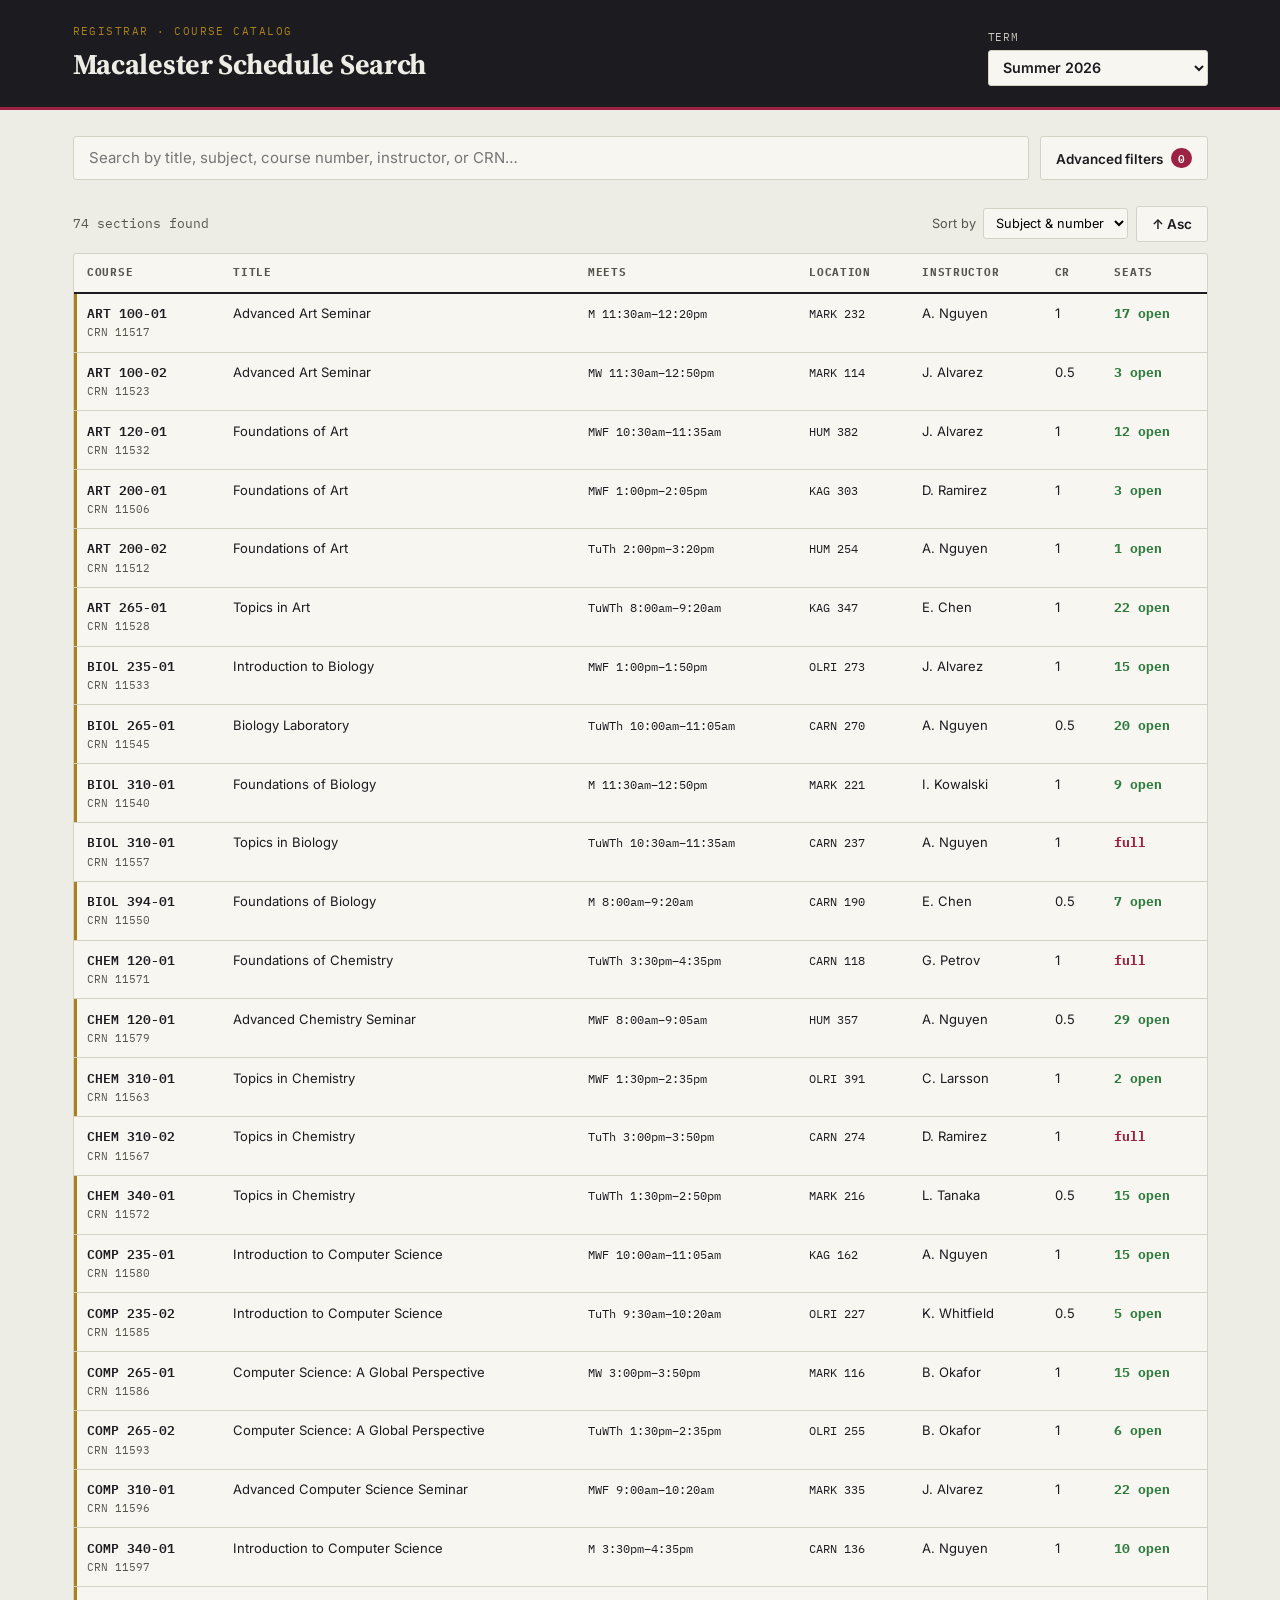
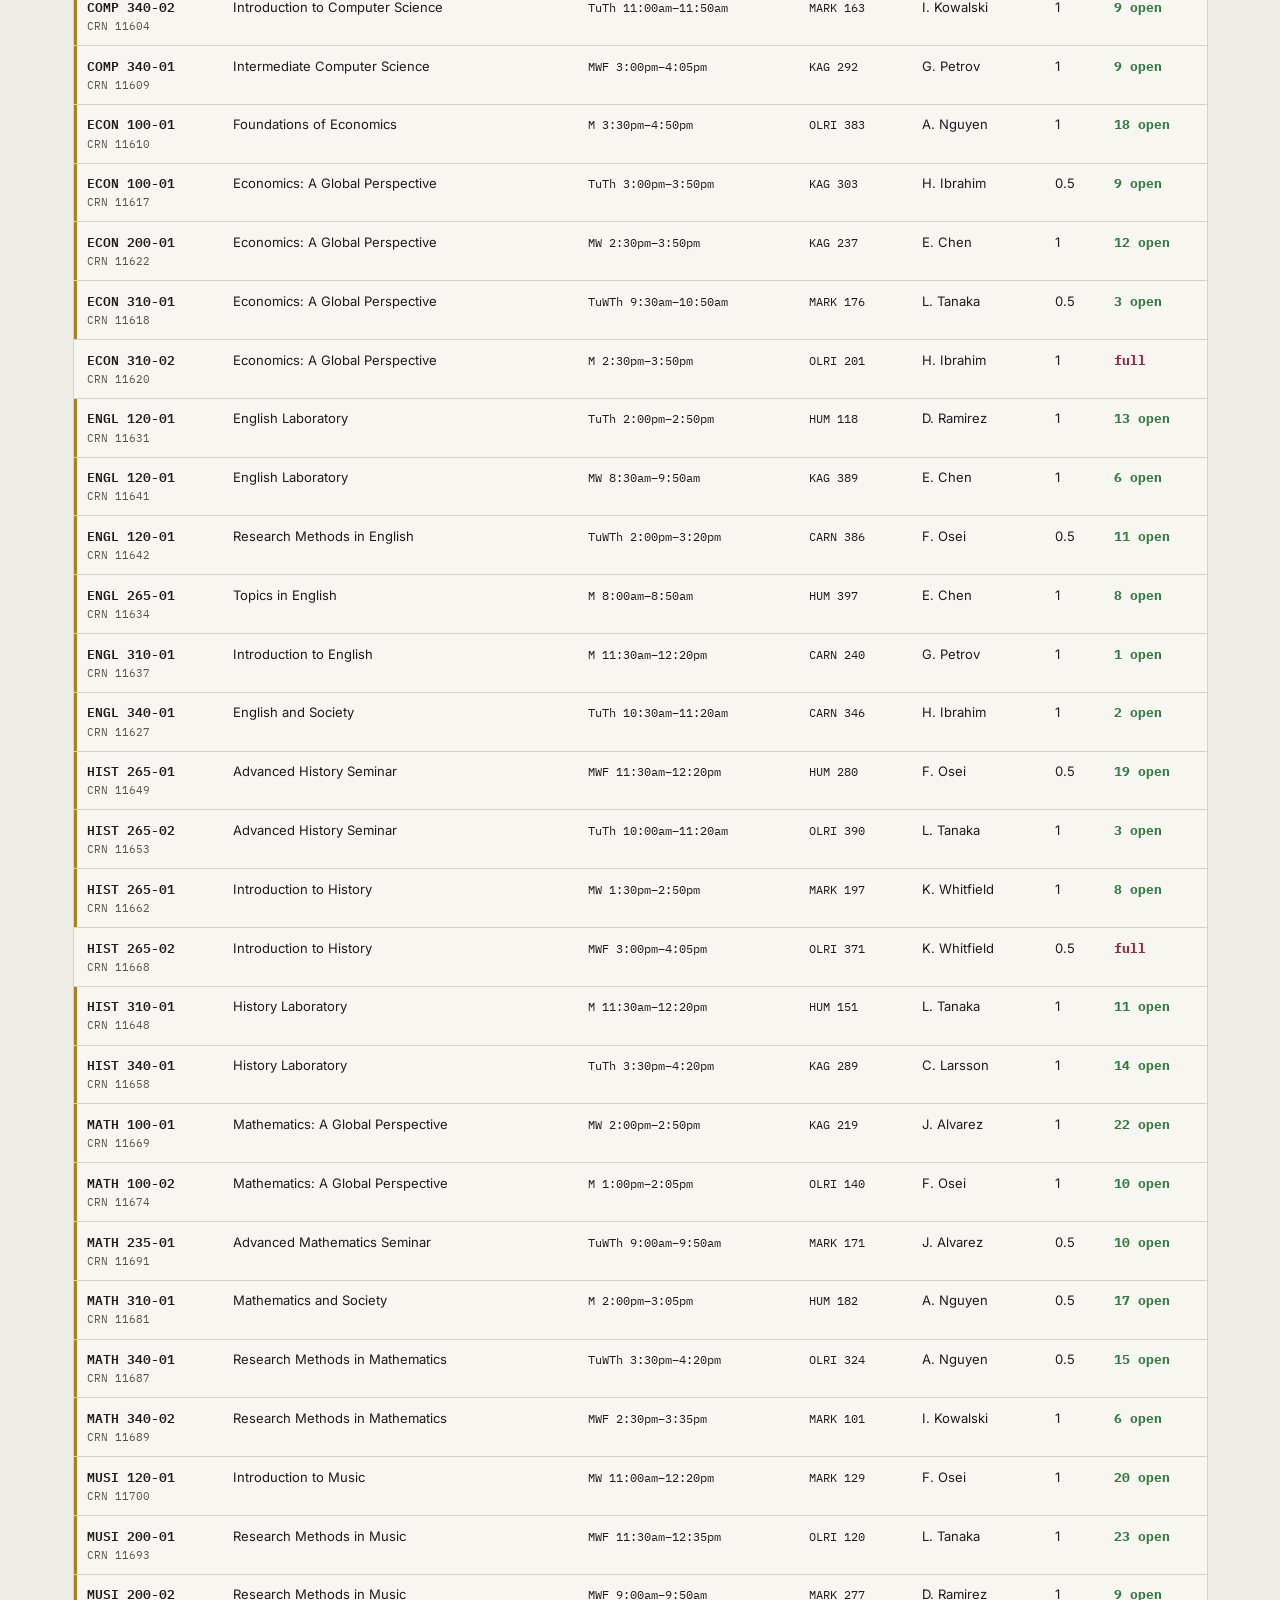
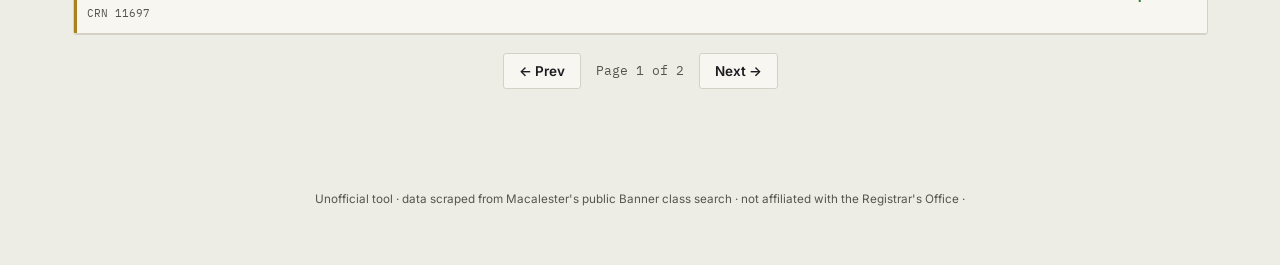
==== web/index.html @ 266d239d "Initial commit" ====
<!DOCTYPE html>
<html lang="en">
<head>
<meta charset="UTF-8">
<meta name="viewport" content="width=device-width, initial-scale=1.0">
<title>Macalester Schedule Search</title>
<link rel="preconnect" href="https://fonts.googleapis.com">
<link href="https://fonts.googleapis.com/css2?family=Source+Serif+4:opsz,wght@8..60,400;8..60,600;8..60,700&family=Inter:wght@400;500;600;700&family=IBM+Plex+Mono:wght@400;500;600&display=swap" rel="stylesheet">
<link rel="stylesheet" href="style.css">
</head>
<body>

<header class="site-header">
  <div class="header-inner">
    <div class="brand">
      <span class="eyebrow">Registrar &middot; Course Catalog</span>
      <h1>Macalester Schedule Search</h1>
    </div>
    <div class="term-picker">
      <label for="term-select">Term</label>
      <select id="term-select" aria-label="Select term"></select>
    </div>
  </div>
</header>

<main>
  <section class="search-bar">
    <input type="search" id="q" placeholder="Search by title, subject, course number, instructor, or CRN&hellip;" aria-label="Search courses">
    <button id="toggle-filters" class="btn-secondary" aria-expanded="false" aria-controls="filters">
      Advanced filters <span id="filter-count" class="filter-count" hidden>0</span>
    </button>
  </section>

  <section id="filters" class="filters" hidden>
    <div class="filters-grid">

      <div class="filter-group">
        <h3>Subjects</h3>
        <div id="subject-list" class="checkbox-scroll"></div>
      </div>

      <div class="filter-group">
        <h3>Days</h3>
        <div class="day-toggles" id="day-toggles">
          <button type="button" class="day-btn" data-day="M">M</button>
          <button type="button" class="day-btn" data-day="T">Tu</button>
          <button type="button" class="day-btn" data-day="W">W</button>
          <button type="button" class="day-btn" data-day="R">Th</button>
          <button type="button" class="day-btn" data-day="F">F</button>
          <button type="button" class="day-btn" data-day="S">Sa</button>
          <button type="button" class="day-btn" data-day="U">Su</button>
        </div>

        <h3 class="mt">Meets between</h3>
        <div class="time-range">
          <input type="time" id="start-after" aria-label="Earliest start time">
          <span>&ndash;</span>
          <input type="time" id="end-before" aria-label="Latest end time">
        </div>
      </div>

      <div class="filter-group">
        <h3>Instructor</h3>
        <input type="text" id="instructor" list="instructor-list" placeholder="Any instructor">
        <datalist id="instructor-list"></datalist>

        <h3 class="mt">Credits</h3>
        <div class="time-range">
          <input type="number" id="credits-min" placeholder="Min" min="0" step="0.25" style="width:5.5rem">
          <span>&ndash;</span>
          <input type="number" id="credits-max" placeholder="Max" min="0" step="0.25" style="width:5.5rem">
        </div>
      </div>

      <div class="filter-group">
        <h3>Campus</h3>
        <select id="campus"><option value="">Any campus</option></select>

        <h3 class="mt">Section type</h3>
        <select id="schedule-type"><option value="">Any type</option></select>

        <h3 class="mt">CRN</h3>
        <input type="text" id="crn" placeholder="e.g. 12345" inputmode="numeric">
      </div>

      <div class="filter-group filter-group-checkbox">
        <label class="checkbox-row">
          <input type="checkbox" id="open-only">
          Open seats only
        </label>
        <button id="clear-filters" class="btn-text">Clear all filters</button>
      </div>

    </div>
  </section>

  <section class="results-meta">
    <p id="results-count" aria-live="polite">Loading&hellip;</p>
    <div class="sort-control">
      <label for="sort-by">Sort by</label>
      <select id="sort-by">
        <option value="subject">Subject &amp; number</option>
        <option value="title">Title</option>
        <option value="instructor">Instructor</option>
        <option value="credits">Credits</option>
        <option value="seats">Open seats</option>
      </select>
      <button id="sort-dir" class="btn-secondary" data-dir="asc" title="Toggle sort direction">&uarr; Asc</button>
    </div>
  </section>

  <section id="results-wrap">
    <table id="results-table">
      <thead>
        <tr>
          <th class="col-course">Course</th>
          <th class="col-title">Title</th>
          <th class="col-meet">Meets</th>
          <th class="col-loc">Location</th>
          <th class="col-instr">Instructor</th>
          <th class="col-cr">Cr</th>
          <th class="col-seats">Seats</th>
          <th class="col-term" id="term-col-header" hidden>Term</th>
        </tr>
      </thead>
      <tbody id="results-body"></tbody>
    </table>
    <div id="empty-state" class="empty-state" hidden>
      <p class="empty-title">No sections match those filters.</p>
      <p class="empty-sub">Try clearing a filter or broadening the search.</p>
    </div>
    <div id="no-data-state" class="empty-state" hidden>
      <p class="empty-title">No data scraped for this term yet.</p>
      <p class="empty-sub">The scraper hasn't collected this term. Check back after the next scheduled update.</p>
    </div>
    <div id="loading-state" class="empty-state" hidden>
      <p class="empty-title">Loading course data&hellip;</p>
    </div>
  </section>

  <nav class="pagination" id="pagination" hidden>
    <button id="prev-page" class="btn-secondary">&larr; Prev</button>
    <span id="page-indicator"></span>
    <button id="next-page" class="btn-secondary">Next &rarr;</button>
  </nav>
</main>

<footer class="site-footer">
  <p>Unofficial tool &middot; data scraped from Macalester's public Banner class search &middot; not affiliated with the Registrar's Office &middot; <span id="last-updated"></span></p>
</footer>

<script src="app.js"></script>
</body>
</html>
---- web/style.css ----
:root{
  --paper: #edece5;
  --paper-raised: #f7f6f1;
  --ink: #1c1b1f;
  --ink-soft: #57544c;
  --line: #d5d1c5;
  --scarlet: #9b2242;
  --scarlet-dim: #f1e0e2;
  --brass: #a9821f;
  --brass-dim: #f2ead2;
  --mono: "IBM Plex Mono", ui-monospace, monospace;
  --serif: "Source Serif 4", Georgia, serif;
  --sans: "Inter", system-ui, sans-serif;
  --radius: 3px;
}

*{box-sizing:border-box;}

@media (prefers-reduced-motion: reduce){
  *{animation-duration:0.01ms !important; transition-duration:0.01ms !important;}
}

html,body{
  margin:0;
  background:var(--paper);
  color:var(--ink);
  font-family:var(--sans);
  font-size:15px;
  line-height:1.45;
}

main{
  max-width:1180px;
  margin:0 auto;
  padding:0 1.5rem 4rem;
}

/* ---------- header ---------- */

.site-header{
  background:var(--ink);
  color:var(--paper);
  border-bottom:3px solid var(--scarlet);
}

.header-inner{
  max-width:1180px;
  margin:0 auto;
  padding:1.6rem 1.5rem 1.4rem;
  display:flex;
  justify-content:space-between;
  align-items:flex-end;
  gap:1.5rem;
  flex-wrap:wrap;
}

.eyebrow{
  display:block;
  font-family:var(--mono);
  font-size:0.7rem;
  letter-spacing:0.14em;
  text-transform:uppercase;
  color:var(--brass);
  margin-bottom:0.35rem;
}

.brand h1{
  font-family:var(--serif);
  font-weight:700;
  font-size:1.9rem;
  margin:0;
  letter-spacing:-0.01em;
}

.term-picker{
  display:flex;
  flex-direction:column;
  gap:0.3rem;
}

.term-picker label{
  font-family:var(--mono);
  font-size:0.7rem;
  letter-spacing:0.08em;
  text-transform:uppercase;
  color:#c9c6bd;
}

#term-select{
  background:var(--paper-raised);
  color:var(--ink);
  border:1px solid var(--line);
  border-radius:var(--radius);
  padding:0.5rem 0.7rem;
  font-family:var(--sans);
  font-size:0.95rem;
  font-weight:600;
  min-width:220px;
}

/* ---------- search + filters ---------- */

.search-bar{
  display:flex;
  gap:0.75rem;
  margin-top:1.75rem;
}

#q{
  flex:1;
  padding:0.75rem 1rem;
  font-size:1rem;
  border:1px solid var(--line);
  border-radius:var(--radius);
  background:var(--paper-raised);
  color:var(--ink);
  font-family:var(--sans);
}

#q:focus-visible, select:focus-visible, input:focus-visible, button:focus-visible{
  outline:2px solid var(--scarlet);
  outline-offset:1px;
}

.btn-secondary{
  border:1px solid var(--line);
  background:var(--paper-raised);
  color:var(--ink);
  padding:0.6rem 1rem;
  border-radius:var(--radius);
  font-family:var(--sans);
  font-weight:600;
  font-size:0.9rem;
  cursor:pointer;
  white-space:nowrap;
}

.btn-secondary:hover{ border-color:var(--scarlet); color:var(--scarlet); }

.filter-count{
  display:inline-block;
  background:var(--scarlet);
  color:#fff;
  font-family:var(--mono);
  font-size:0.7rem;
  border-radius:999px;
  padding:0.05rem 0.45rem;
  margin-left:0.35rem;
}

.filters{
  margin-top:1rem;
  background:var(--paper-raised);
  border:1px solid var(--line);
  border-radius:var(--radius);
  padding:1.25rem;
}

.filters-grid{
  display:grid;
  grid-template-columns:repeat(5, 1fr);
  gap:1.5rem;
}

.filter-group h3{
  font-family:var(--mono);
  font-size:0.7rem;
  letter-spacing:0.08em;
  text-transform:uppercase;
  color:var(--ink-soft);
  margin:0 0 0.5rem;
}

.filter-group h3.mt{ margin-top:1rem; }

.checkbox-scroll{
  max-height:180px;
  overflow-y:auto;
  border:1px solid var(--line);
  border-radius:var(--radius);
  padding:0.4rem 0.6rem;
  background:#fff;
}

.checkbox-row{
  display:flex;
  align-items:center;
  gap:0.45rem;
  font-size:0.85rem;
  padding:0.2rem 0;
  cursor:pointer;
}

.day-toggles{ display:flex; gap:0.35rem; flex-wrap:wrap; }

.day-btn{
  width:2.1rem;
  height:2.1rem;
  border-radius:50%;
  border:1px solid var(--line);
  background:#fff;
  font-family:var(--mono);
  font-size:0.75rem;
  font-weight:600;
  cursor:pointer;
  color:var(--ink-soft);
}

.day-btn.active{
  background:var(--scarlet);
  border-color:var(--scarlet);
  color:#fff;
}

.time-range{ display:flex; align-items:center; gap:0.5rem; }

.filters input[type="text"],
.filters input[type="number"],
.filters input[type="time"],
.filters select{
  padding:0.5rem 0.6rem;
  border:1px solid var(--line);
  border-radius:var(--radius);
  background:#fff;
  color:var(--ink);
  font-family:var(--sans);
  font-size:0.85rem;
  width:100%;
}

.filter-group-checkbox{
  display:flex;
  flex-direction:column;
  justify-content:space-between;
}

.btn-text{
  background:none;
  border:none;
  color:var(--scarlet);
  font-weight:600;
  font-size:0.85rem;
  cursor:pointer;
  padding:0;
  text-align:left;
  margin-top:1rem;
}

/* ---------- results meta / sort ---------- */

.results-meta{
  display:flex;
  justify-content:space-between;
  align-items:center;
  margin-top:1.75rem;
  flex-wrap:wrap;
  gap:0.75rem;
}

#results-count{
  font-family:var(--mono);
  font-size:0.85rem;
  color:var(--ink-soft);
  margin:0;
}

.sort-control{
  display:flex;
  align-items:center;
  gap:0.5rem;
  font-size:0.85rem;
}

.sort-control label{ color:var(--ink-soft); }

#sort-by{
  padding:0.4rem 0.5rem;
  border:1px solid var(--line);
  border-radius:var(--radius);
  background:var(--paper-raised);
  font-family:var(--sans);
  font-size:0.85rem;
}

/* ---------- results table (the ledger) ---------- */

#results-wrap{
  margin-top:0.75rem;
  border:1px solid var(--line);
  border-radius:var(--radius);
  background:var(--paper-raised);
  overflow-x:auto;
}

#results-table{
  width:100%;
  border-collapse:collapse;
  min-width:820px;
}

#results-table thead th{
  text-align:left;
  font-family:var(--mono);
  font-size:0.7rem;
  letter-spacing:0.07em;
  text-transform:uppercase;
  color:var(--ink-soft);
  padding:0.75rem 0.9rem;
  border-bottom:2px solid var(--ink);
  white-space:nowrap;
}

#results-table tbody tr{
  border-bottom:1px solid var(--line);
}

#results-table tbody tr:hover{
  background:var(--scarlet-dim);
}

#results-table tbody tr.is-open{
  box-shadow:inset 3px 0 0 var(--brass);
}

#results-table td{
  padding:0.7rem 0.9rem;
  vertical-align:top;
  font-size:0.87rem;
}

.course-code{
  font-family:var(--mono);
  font-weight:600;
  white-space:nowrap;
}

.course-sub{
  display:block;
  font-family:var(--mono);
  font-size:0.72rem;
  color:var(--ink-soft);
  margin-top:0.15rem;
}

.meet-line{
  font-family:var(--mono);
  font-size:0.8rem;
  white-space:nowrap;
}

.meet-line + .meet-line{ margin-top:0.2rem; }

.seats-open{ color:#2f7a3e; font-weight:700; font-family:var(--mono); }
.seats-full{ color:var(--scarlet); font-weight:700; font-family:var(--mono); }

.term-tag{
  font-family:var(--mono);
  font-size:0.72rem;
  color:var(--ink-soft);
}

/* ---------- empty / loading states ---------- */

.empty-state{
  padding:3rem 1.5rem;
  text-align:center;
}

.empty-title{
  font-family:var(--serif);
  font-size:1.15rem;
  margin:0 0 0.35rem;
}

.empty-sub{
  color:var(--ink-soft);
  font-size:0.9rem;
  margin:0;
}

.empty-sub code{
  font-family:var(--mono);
  background:var(--brass-dim);
  padding:0.1rem 0.35rem;
  border-radius:2px;
}

/* ---------- pagination ---------- */

.pagination{
  display:flex;
  justify-content:center;
  align-items:center;
  gap:1rem;
  margin-top:1.25rem;
}

#page-indicator{
  font-family:var(--mono);
  font-size:0.85rem;
  color:var(--ink-soft);
}

/* ---------- footer ---------- */

.site-footer{
  text-align:center;
  padding:2rem 1.5rem 3rem;
  color:var(--ink-soft);
  font-size:0.78rem;
}

/* ---------- responsive ---------- */

@media (max-width: 900px){
  .filters-grid{ grid-template-columns:repeat(2, 1fr); }
}

@media (max-width: 600px){
  .filters-grid{ grid-template-columns:1fr; }
  .header-inner{ flex-direction:column; align-items:flex-start; }
  #term-select{ min-width:100%; }
  .search-bar{ flex-direction:column; }
}
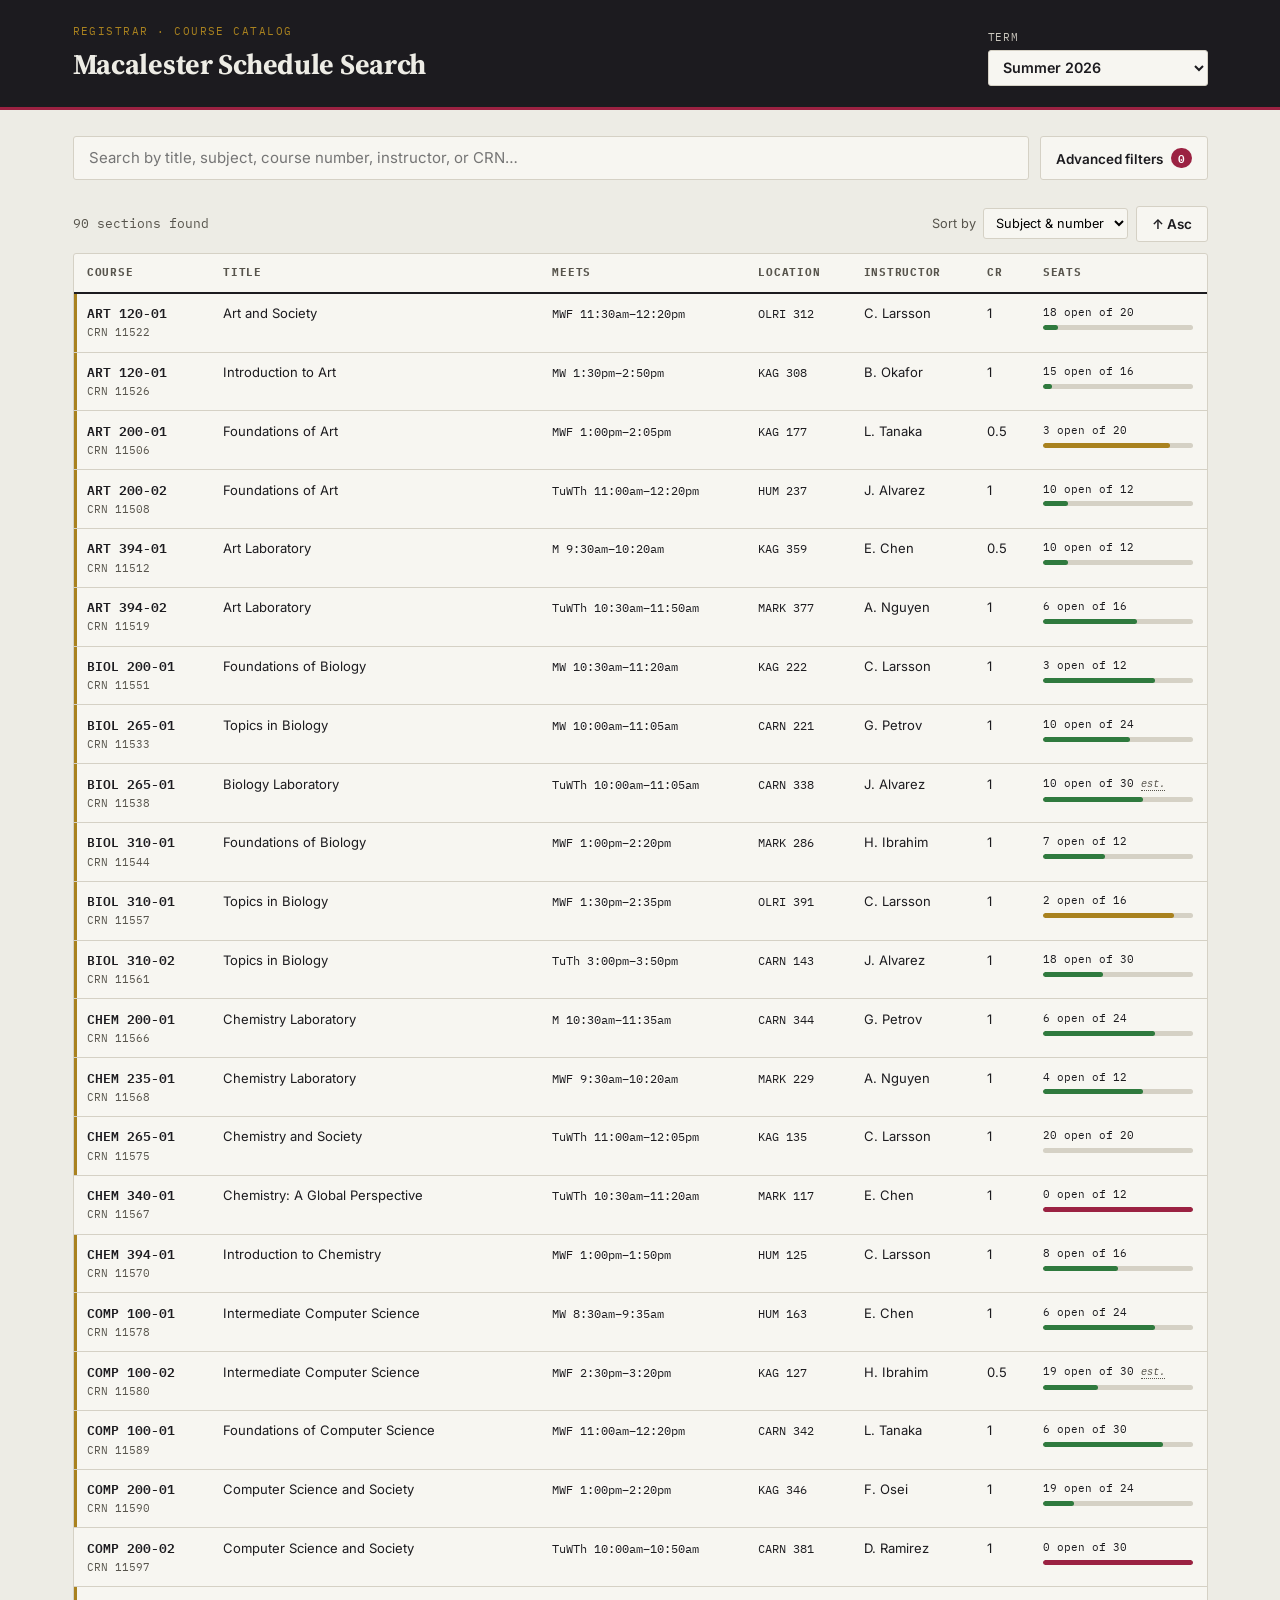
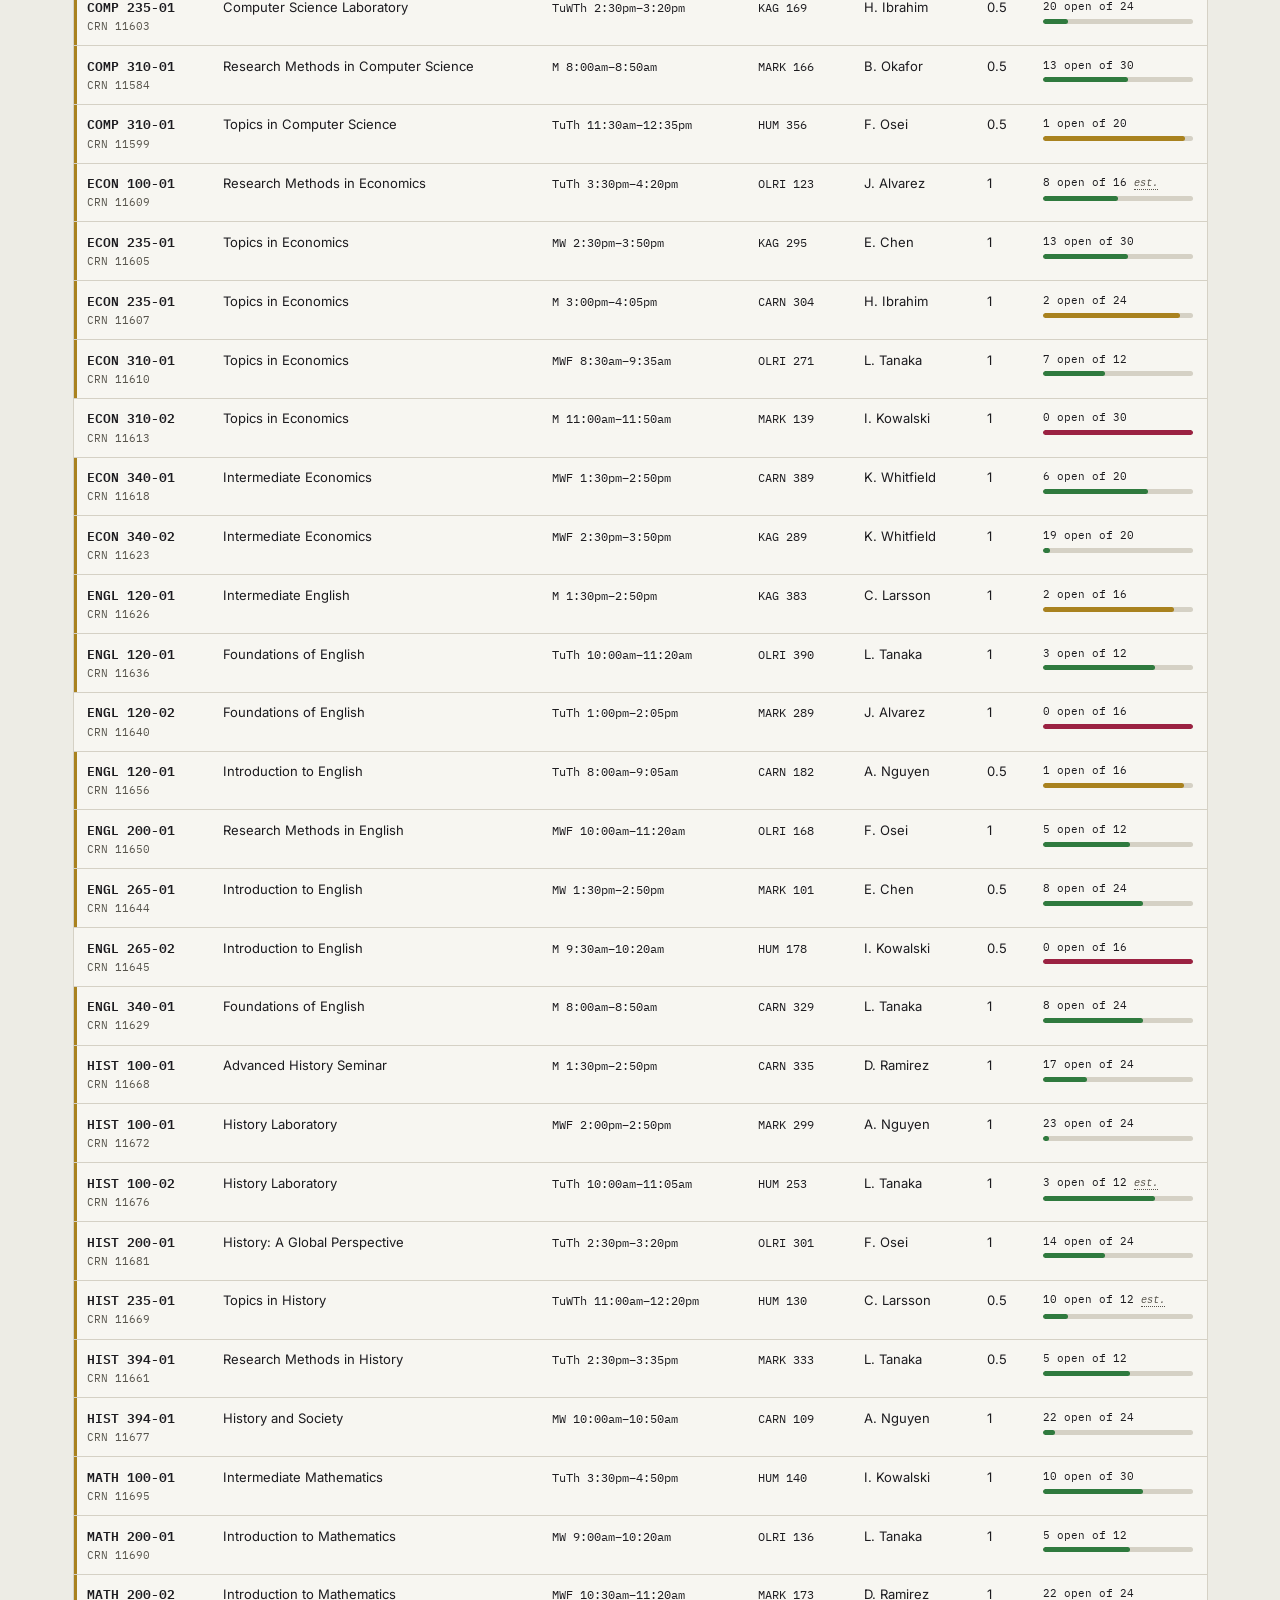
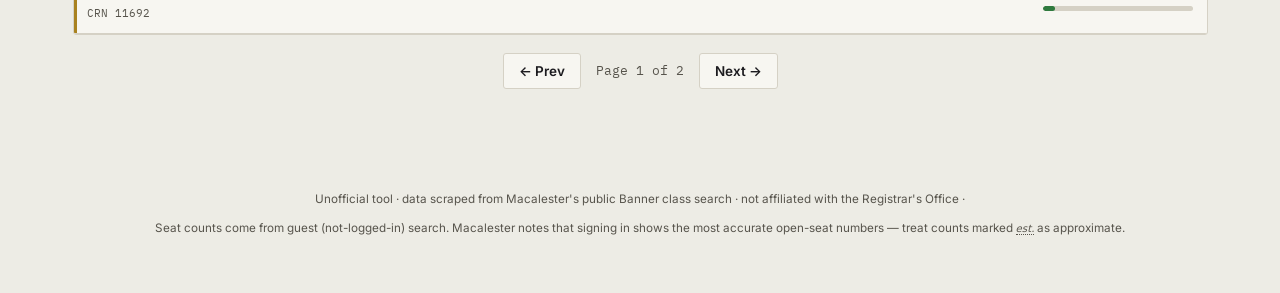
==== commit 957b2995: "Fix remain seat bug" ====
--- a/web/index.html
+++ b/web/index.html
@@ -147,6 +147,7 @@
 
 <footer class="site-footer">
   <p>Unofficial tool &middot; data scraped from Macalester's public Banner class search &middot; not affiliated with the Registrar's Office &middot; <span id="last-updated"></span></p>
+  <p>Seat counts come from guest (not-logged-in) search. Macalester notes that signing in shows the most accurate open-seat numbers &mdash; treat counts marked <span class="seat-estimated">est.</span> as approximate.</p>
 </footer>
 
 <script src="app.js"></script>
--- a/web/style.css
+++ b/web/style.css
@@ -295,7 +295,7 @@
 #results-table{
   width:100%;
   border-collapse:collapse;
-  min-width:820px;
+  min-width:880px;
 }
 
 #results-table thead th{
@@ -350,8 +350,43 @@
 
 .meet-line + .meet-line{ margin-top:0.2rem; }
 
-.seats-open{ color:#2f7a3e; font-weight:700; font-family:var(--mono); }
-.seats-full{ color:var(--scarlet); font-weight:700; font-family:var(--mono); }
+.seat-cell{
+  width:100%;
+  min-width:5.5rem;
+}
+
+.seat-text{
+  font-family:var(--mono);
+  font-size:0.75rem;
+  white-space:nowrap;
+  display:block;
+  margin-bottom:0.3rem;
+}
+
+.seat-estimated{
+  color:var(--ink-soft);
+  font-style:italic;
+  font-size:0.68rem;
+  cursor:help;
+  border-bottom:1px dotted var(--ink-soft);
+}
+
+.seat-bar-track{
+  height:5px;
+  width:100%;
+  background:var(--line);
+  border-radius:3px;
+  overflow:hidden;
+}
+
+.seat-bar-fill{
+  height:100%;
+  border-radius:3px;
+}
+
+.seat-bar-fill.ok{ background:#2f7a3e; }
+.seat-bar-fill.tight{ background:var(--brass); }
+.seat-bar-fill.full{ background:var(--scarlet); }
 
 .term-tag{
   font-family:var(--mono);
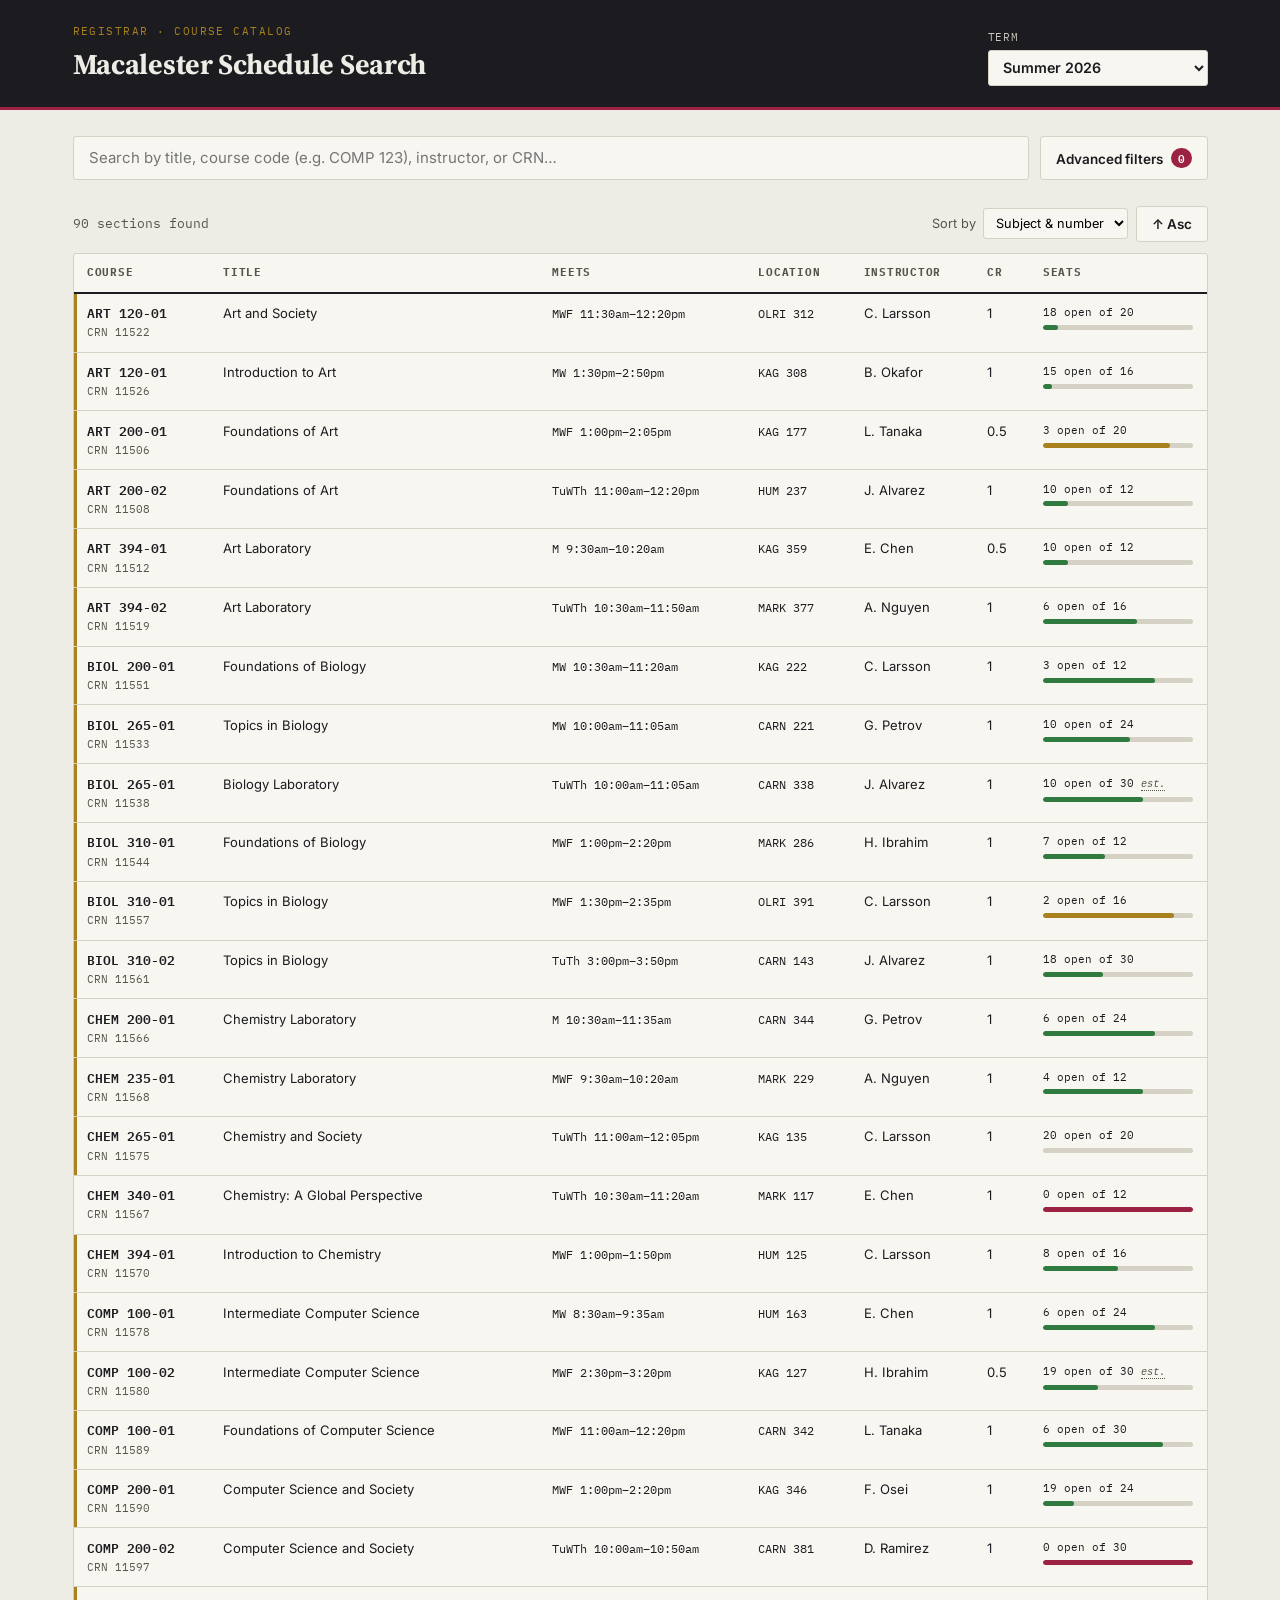
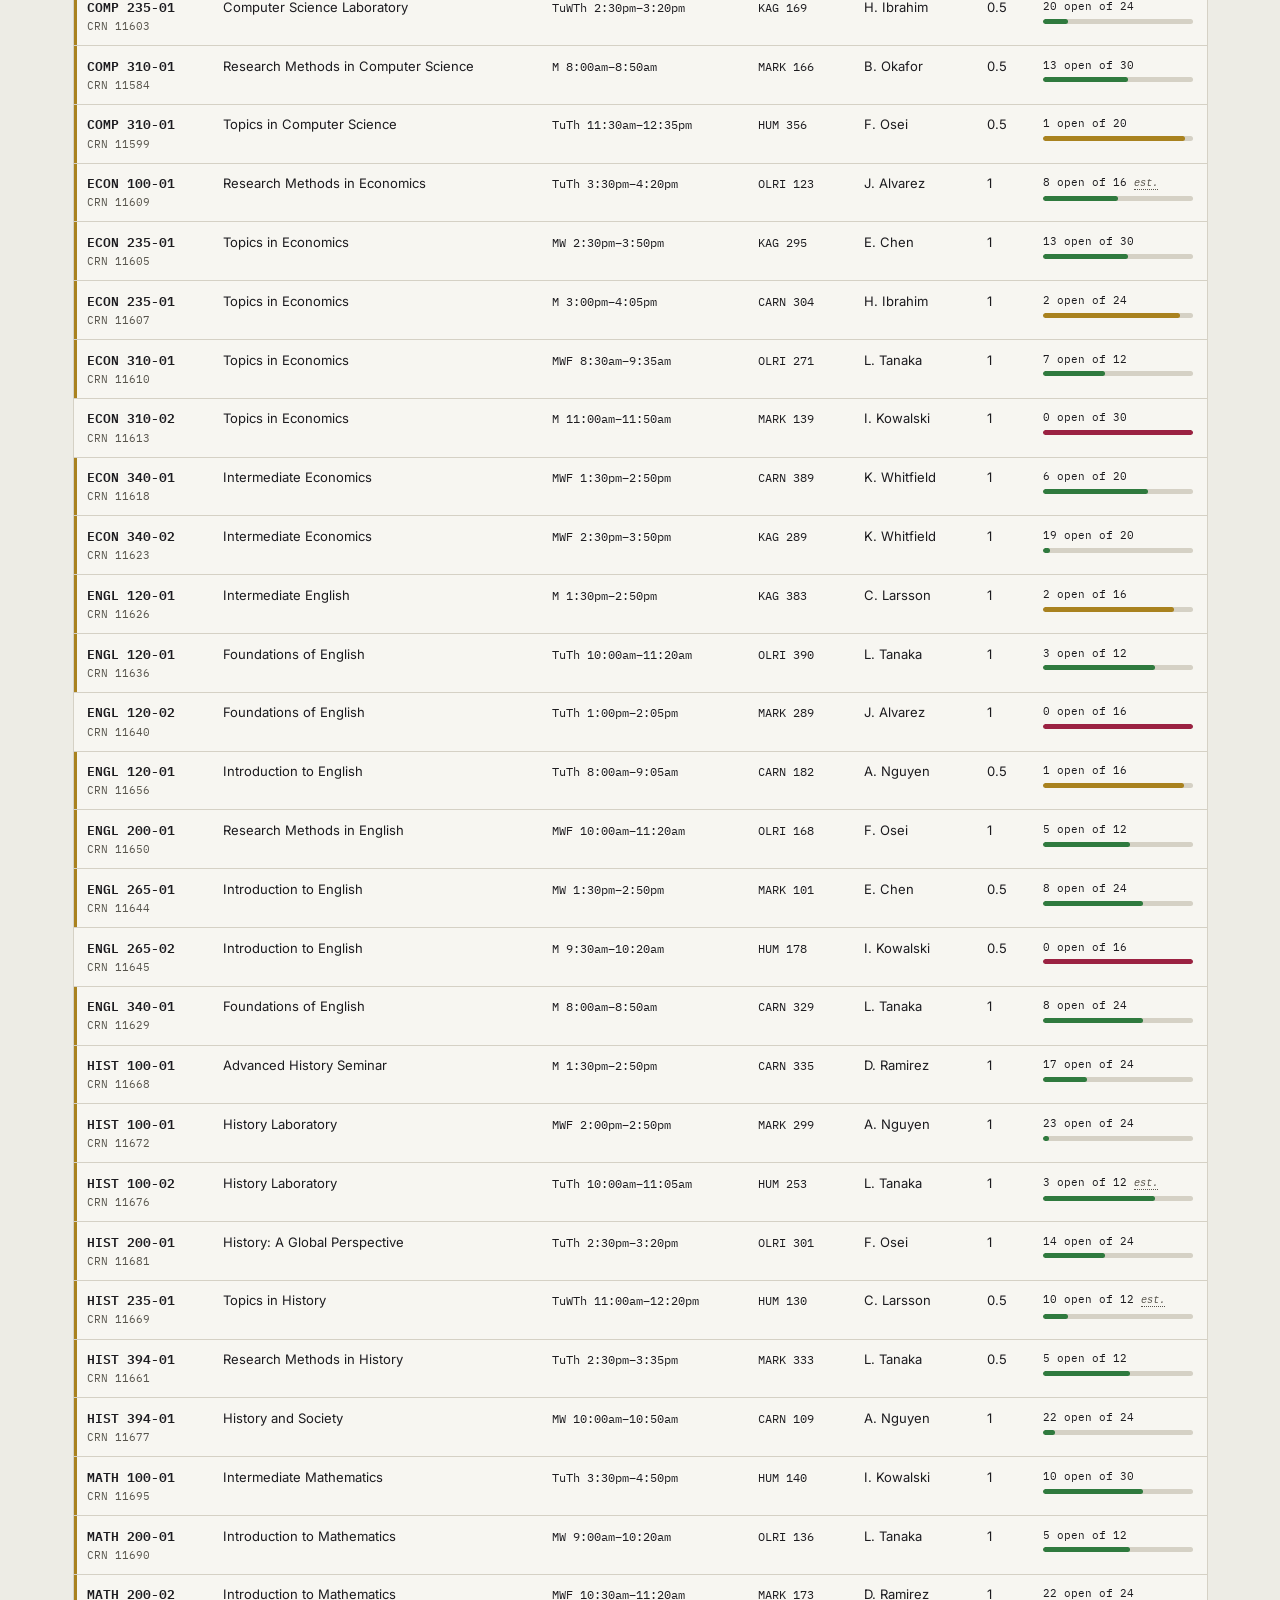
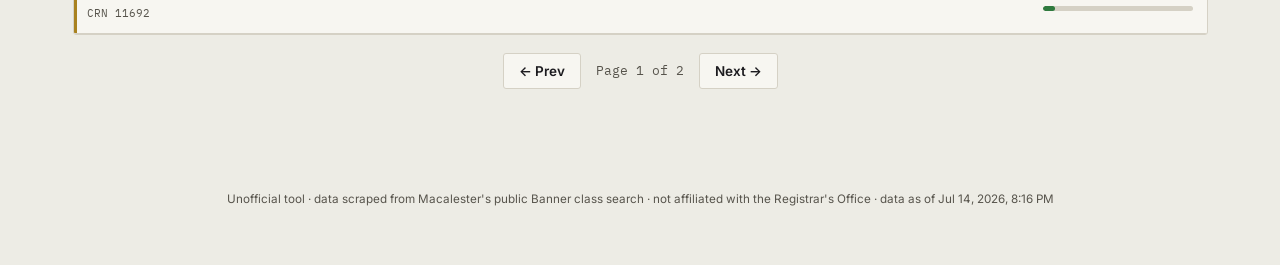
==== commit 7c1ec3d8: "Fix scrape and search bug" ====
--- a/web/index.html
+++ b/web/index.html
@@ -25,7 +25,7 @@
 
 <main>
   <section class="search-bar">
-    <input type="search" id="q" placeholder="Search by title, subject, course number, instructor, or CRN&hellip;" aria-label="Search courses">
+    <input type="search" id="q" placeholder="Search by title, course code (e.g. COMP 123), instructor, or CRN&hellip;" aria-label="Search courses">
     <button id="toggle-filters" class="btn-secondary" aria-expanded="false" aria-controls="filters">
       Advanced filters <span id="filter-count" class="filter-count" hidden>0</span>
     </button>
@@ -147,7 +147,6 @@
 
 <footer class="site-footer">
   <p>Unofficial tool &middot; data scraped from Macalester's public Banner class search &middot; not affiliated with the Registrar's Office &middot; <span id="last-updated"></span></p>
-  <p>Seat counts come from guest (not-logged-in) search. Macalester notes that signing in shows the most accurate open-seat numbers &mdash; treat counts marked <span class="seat-estimated">est.</span> as approximate.</p>
 </footer>
 
 <script src="app.js"></script>
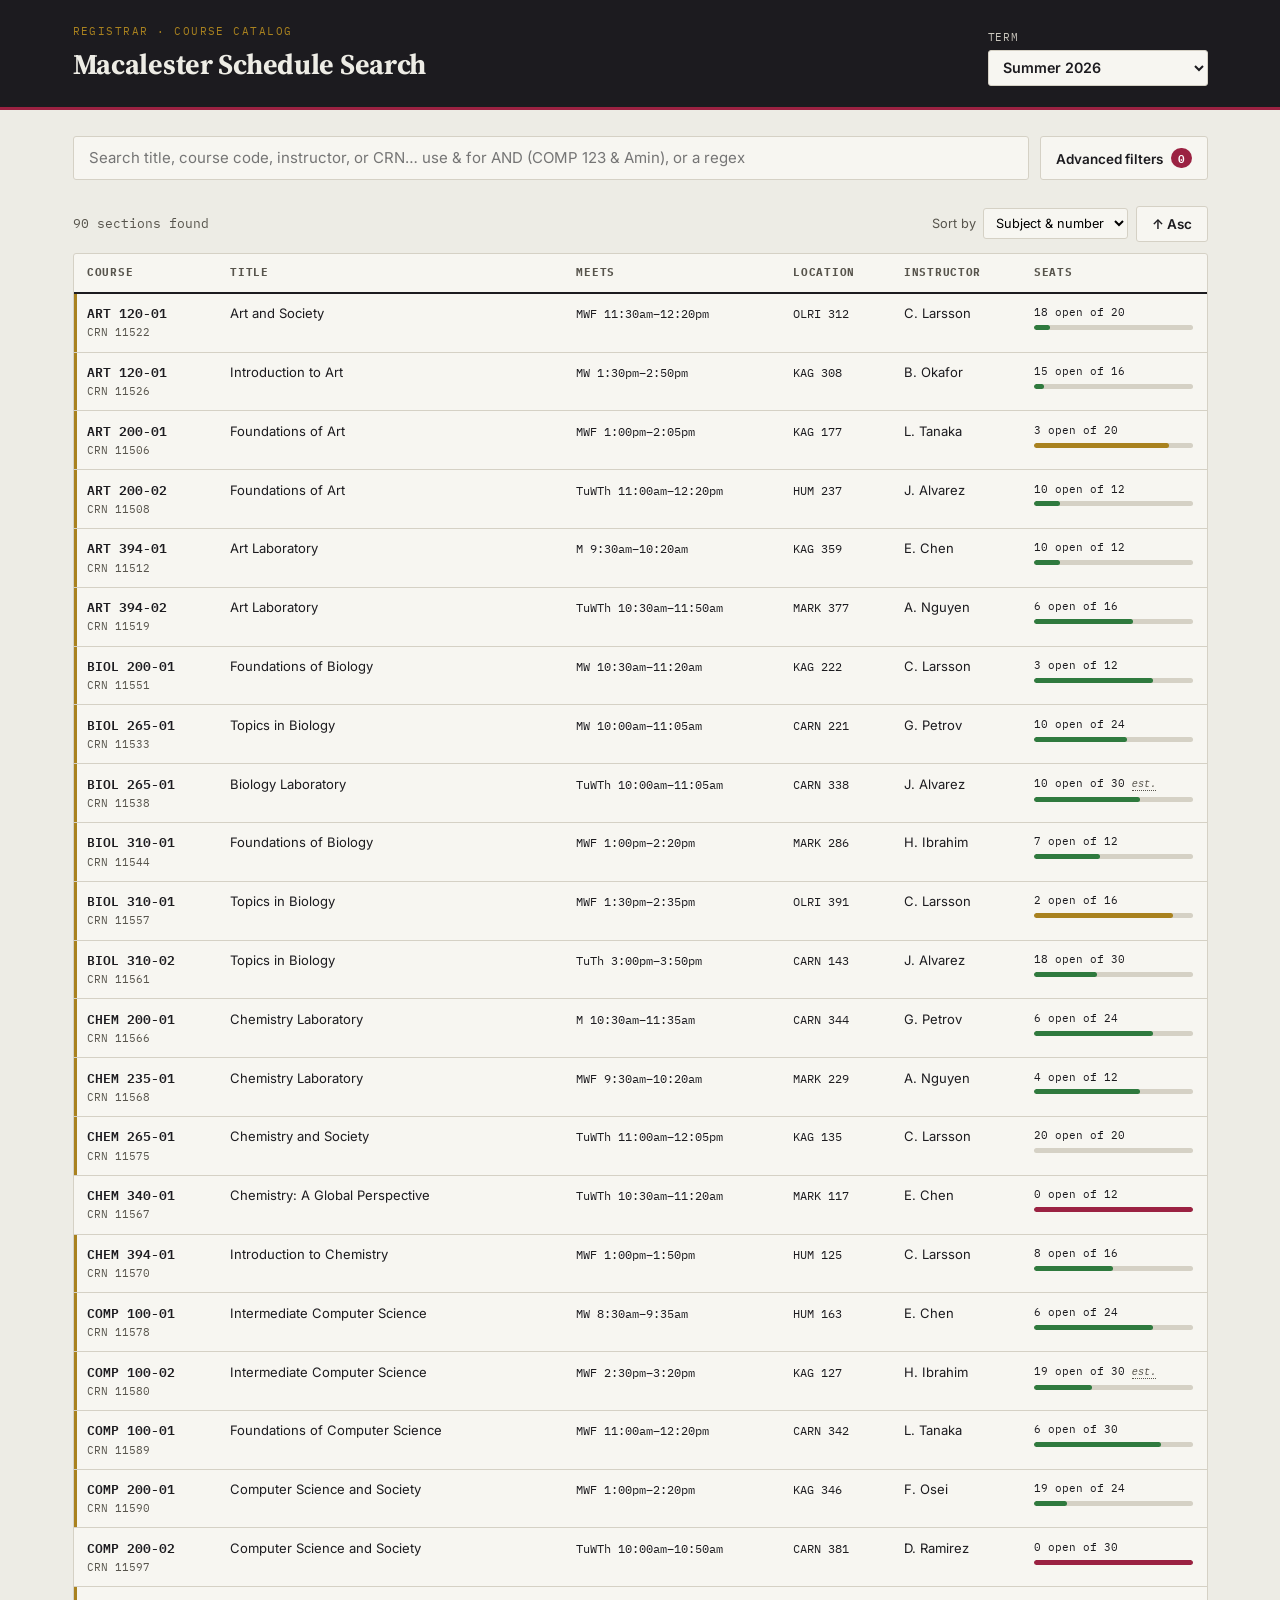
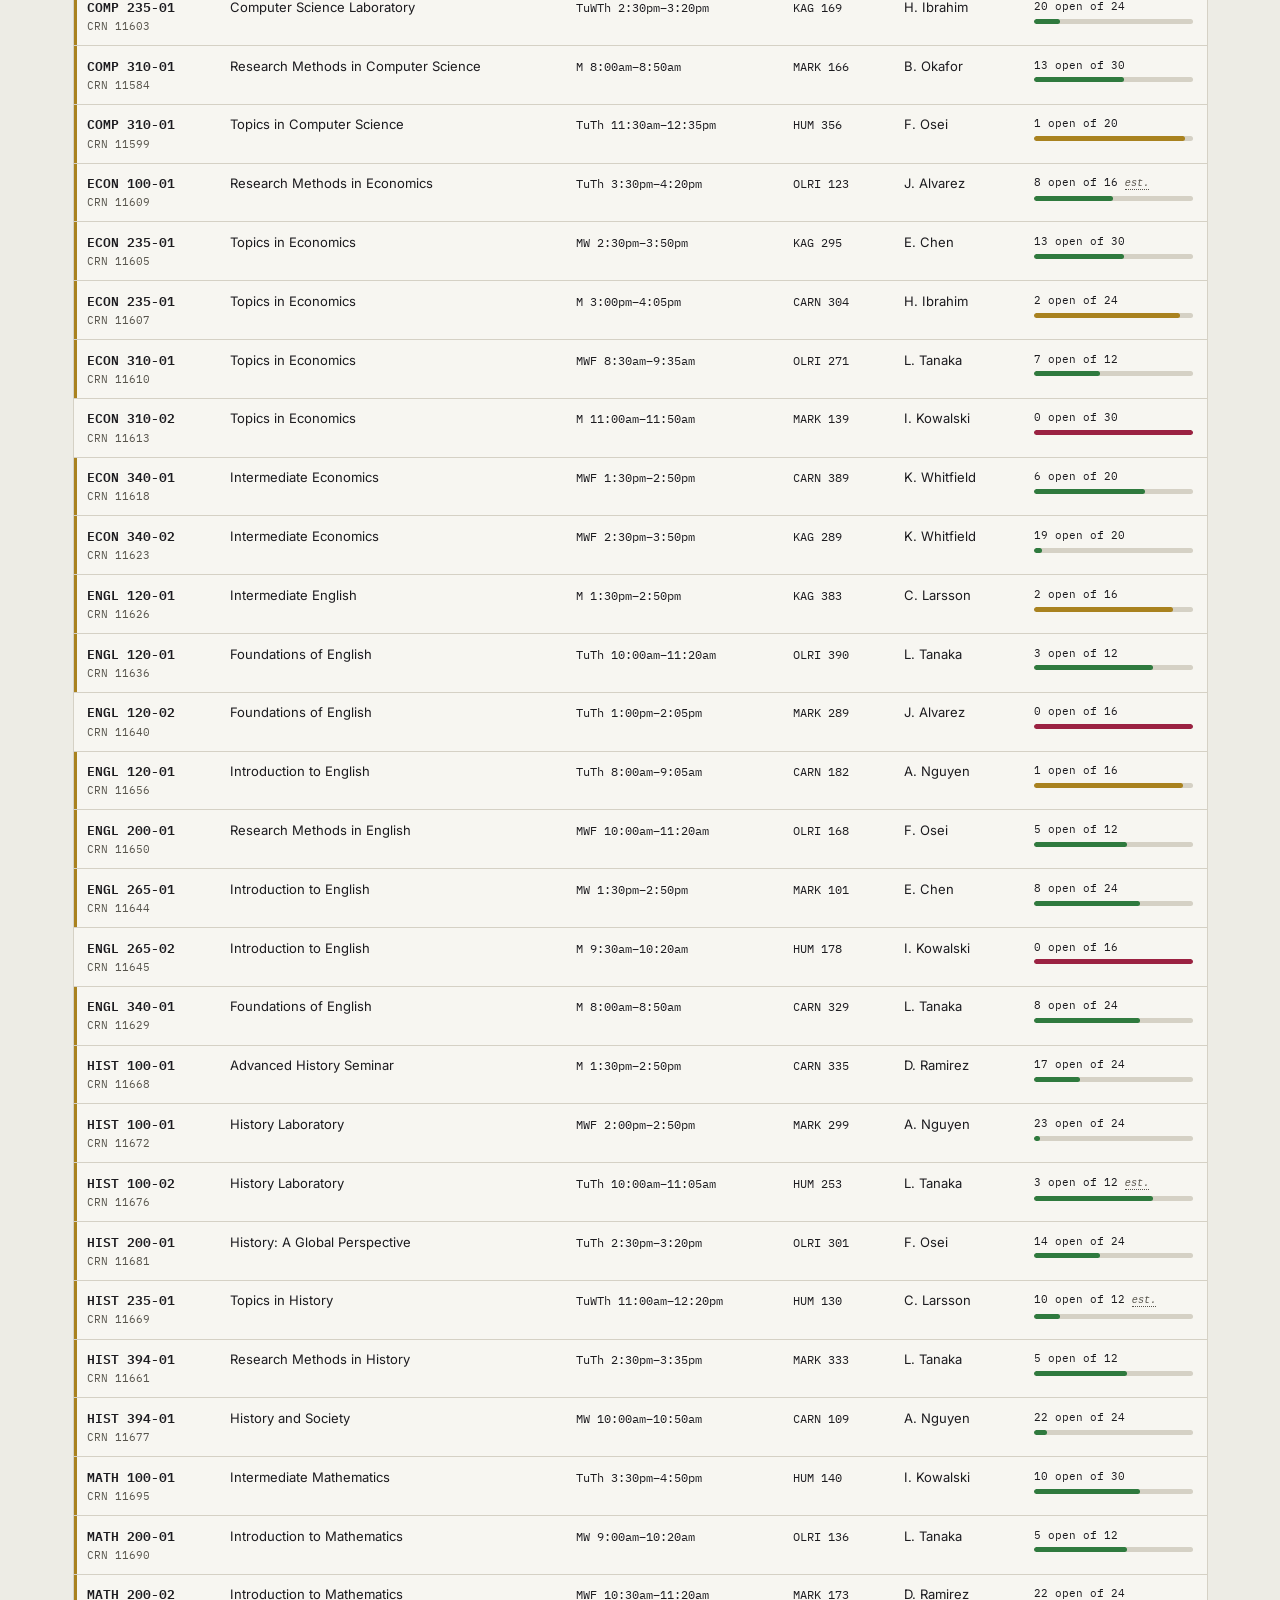
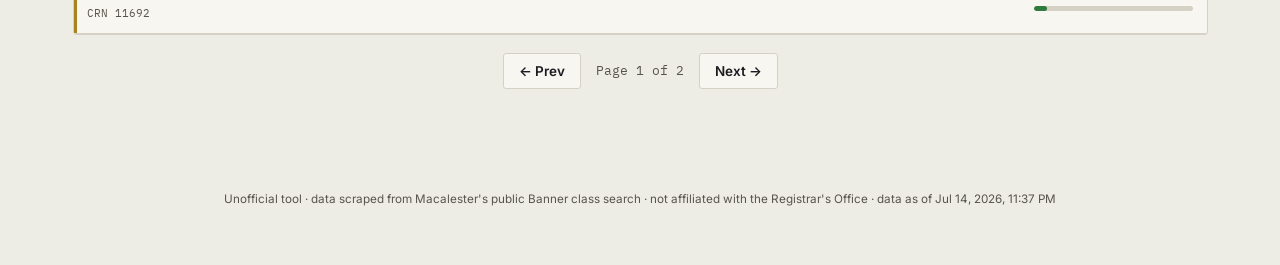
==== commit 44d81c94: "Fix remain seat accuracy, clean filter, allow regex search" ====
--- a/web/index.html
+++ b/web/index.html
@@ -25,7 +25,7 @@
 
 <main>
   <section class="search-bar">
-    <input type="search" id="q" placeholder="Search by title, course code (e.g. COMP 123), instructor, or CRN&hellip;" aria-label="Search courses">
+    <input type="search" id="q" placeholder="Search title, course code, instructor, or CRN&hellip; use &amp; for AND (COMP 123 &amp; Amin), or a regex" aria-label="Search courses">
     <button id="toggle-filters" class="btn-secondary" aria-expanded="false" aria-controls="filters">
       Advanced filters <span id="filter-count" class="filter-count" hidden>0</span>
     </button>
@@ -41,15 +41,7 @@
 
       <div class="filter-group">
         <h3>Days</h3>
-        <div class="day-toggles" id="day-toggles">
-          <button type="button" class="day-btn" data-day="M">M</button>
-          <button type="button" class="day-btn" data-day="T">Tu</button>
-          <button type="button" class="day-btn" data-day="W">W</button>
-          <button type="button" class="day-btn" data-day="R">Th</button>
-          <button type="button" class="day-btn" data-day="F">F</button>
-          <button type="button" class="day-btn" data-day="S">Sa</button>
-          <button type="button" class="day-btn" data-day="U">Su</button>
-        </div>
+        <div class="day-toggles" id="day-toggles"></div>
 
         <h3 class="mt">Meets between</h3>
         <div class="time-range">
@@ -63,34 +55,23 @@
         <h3>Instructor</h3>
         <input type="text" id="instructor" list="instructor-list" placeholder="Any instructor">
         <datalist id="instructor-list"></datalist>
-
-        <h3 class="mt">Credits</h3>
-        <div class="time-range">
-          <input type="number" id="credits-min" placeholder="Min" min="0" step="0.25" style="width:5.5rem">
-          <span>&ndash;</span>
-          <input type="number" id="credits-max" placeholder="Max" min="0" step="0.25" style="width:5.5rem">
-        </div>
       </div>
 
       <div class="filter-group">
-        <h3>Campus</h3>
-        <select id="campus"><option value="">Any campus</option></select>
+        <h3>CRN</h3>
+        <input type="text" id="crn" placeholder="e.g. 12345" inputmode="numeric">
 
-        <h3 class="mt">Section type</h3>
-        <select id="schedule-type"><option value="">Any type</option></select>
-
-        <h3 class="mt">CRN</h3>
-        <input type="text" id="crn" placeholder="e.g. 12345" inputmode="numeric">
+        <h3 class="mt">Seat status</h3>
+        <select id="seat-status">
+          <option value="">Any status</option>
+          <option value="open">Open sections only</option>
+          <option value="closed">Closed sections only</option>
+        </select>
       </div>
 
-      <div class="filter-group filter-group-checkbox">
-        <label class="checkbox-row">
-          <input type="checkbox" id="open-only">
-          Open seats only
-        </label>
-        <button id="clear-filters" class="btn-text">Clear all filters</button>
-      </div>
-
+    </div>
+    <div class="filters-footer">
+      <button id="clear-filters" class="btn-text">Clear all filters</button>
     </div>
   </section>
 
@@ -102,7 +83,6 @@
         <option value="subject">Subject &amp; number</option>
         <option value="title">Title</option>
         <option value="instructor">Instructor</option>
-        <option value="credits">Credits</option>
         <option value="seats">Open seats</option>
       </select>
       <button id="sort-dir" class="btn-secondary" data-dir="asc" title="Toggle sort direction">&uarr; Asc</button>
@@ -118,7 +98,6 @@
           <th class="col-meet">Meets</th>
           <th class="col-loc">Location</th>
           <th class="col-instr">Instructor</th>
-          <th class="col-cr">Cr</th>
           <th class="col-seats">Seats</th>
           <th class="col-term" id="term-col-header" hidden>Term</th>
         </tr>
--- a/web/style.css
+++ b/web/style.css
@@ -158,8 +158,16 @@
 
 .filters-grid{
   display:grid;
-  grid-template-columns:repeat(5, 1fr);
+  grid-template-columns:repeat(4, 1fr);
   gap:1.5rem;
+}
+
+.filters-footer{
+  margin-top:1.25rem;
+  padding-top:1rem;
+  border-top:1px solid var(--line);
+  display:flex;
+  justify-content:flex-end;
 }
 
 .filter-group h3{
@@ -191,12 +199,12 @@
   cursor:pointer;
 }
 
-.day-toggles{ display:flex; gap:0.35rem; flex-wrap:wrap; }
+.day-toggles{ display:flex; gap:0.4rem; flex-wrap:wrap; min-height:2.1rem; }
 
 .day-btn{
-  width:2.1rem;
   height:2.1rem;
-  border-radius:50%;
+  padding:0 0.75rem;
+  border-radius:999px;
   border:1px solid var(--line);
   background:#fff;
   font-family:var(--mono);
@@ -204,6 +212,7 @@
   font-weight:600;
   cursor:pointer;
   color:var(--ink-soft);
+  white-space:nowrap;
 }
 
 .day-btn.active{
@@ -226,12 +235,6 @@
   font-family:var(--sans);
   font-size:0.85rem;
   width:100%;
-}
-
-.filter-group-checkbox{
-  display:flex;
-  flex-direction:column;
-  justify-content:space-between;
 }
 
 .btn-text{
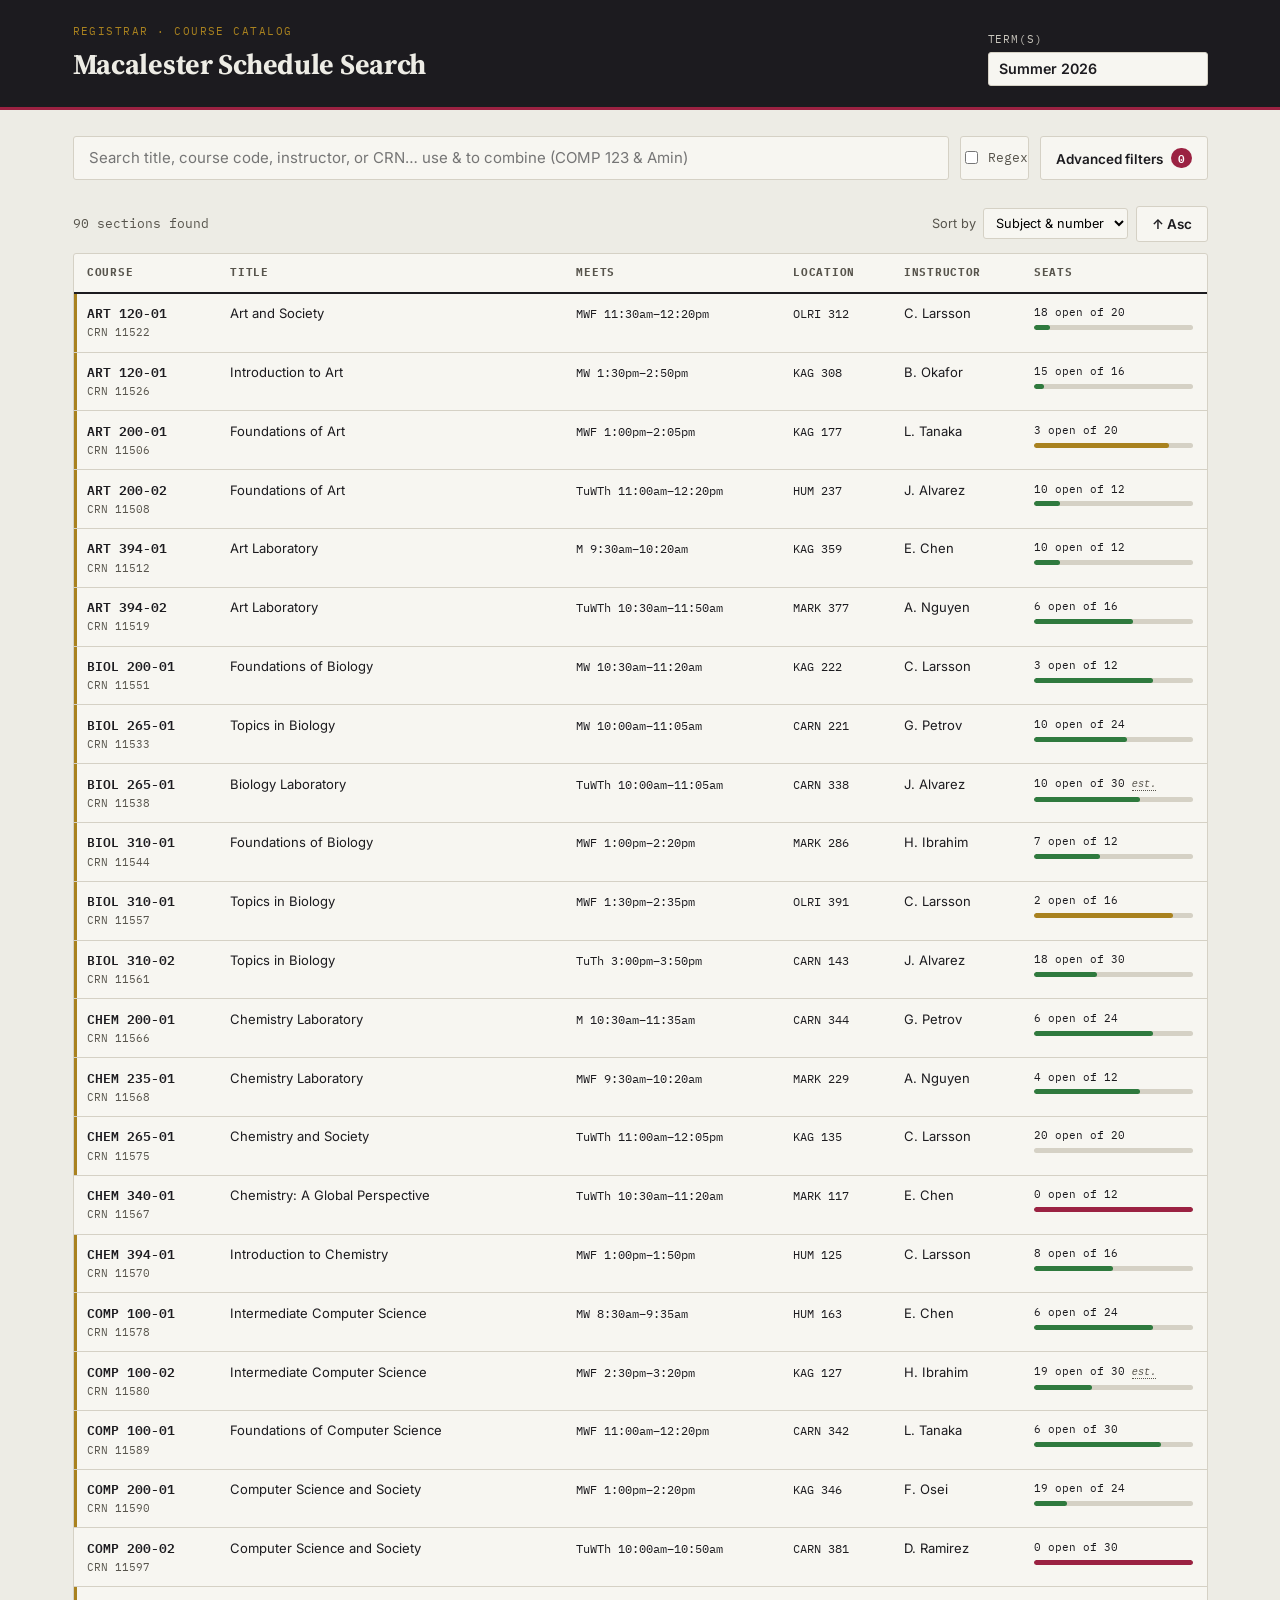
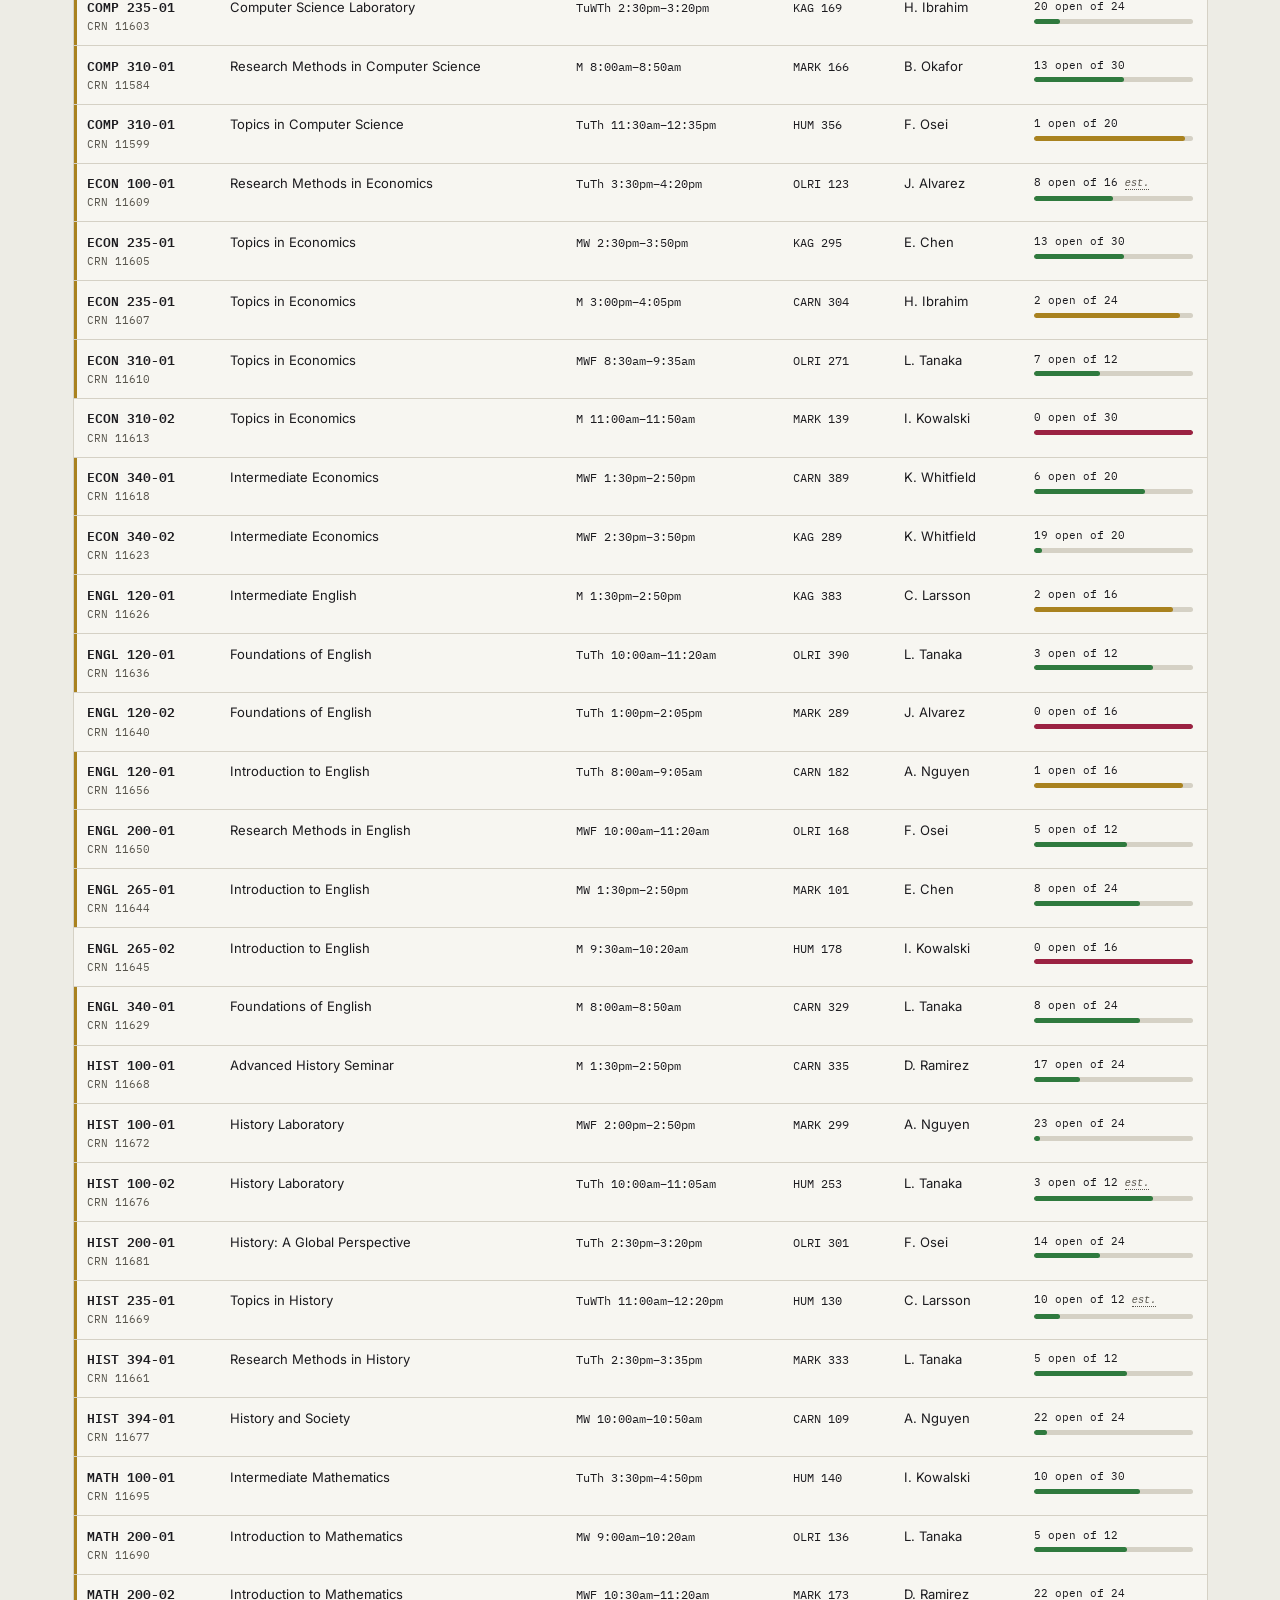
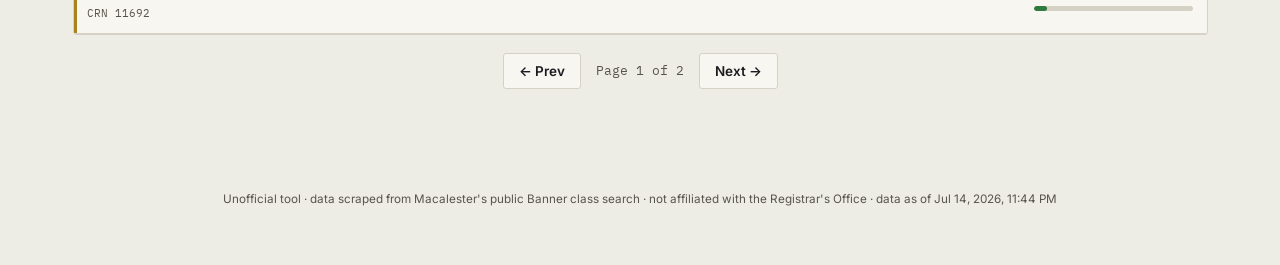
==== commit b26f217e: "Fix remaing seats, hide sample semester, improve filter" ====
--- a/web/index.html
+++ b/web/index.html
@@ -17,15 +17,26 @@
       <h1>Macalester Schedule Search</h1>
     </div>
     <div class="term-picker">
-      <label for="term-select">Term</label>
-      <select id="term-select" aria-label="Select term"></select>
+      <label for="term-toggle">Term(s)</label>
+      <button type="button" id="term-toggle" class="term-toggle-btn" aria-haspopup="listbox" aria-expanded="false">
+        <span id="term-toggle-label">Loading&hellip;</span>
+      </button>
+      <div id="term-panel" class="term-panel" hidden>
+        <label class="checkbox-row">
+          <input type="checkbox" id="term-all" value="all"> All semesters
+        </label>
+        <div id="term-checklist" class="checkbox-scroll term-checklist"></div>
+      </div>
     </div>
   </div>
 </header>
 
 <main>
   <section class="search-bar">
-    <input type="search" id="q" placeholder="Search title, course code, instructor, or CRN&hellip; use &amp; for AND (COMP 123 &amp; Amin), or a regex" aria-label="Search courses">
+    <input type="search" id="q" placeholder="Search title, course code, instructor, or CRN&hellip; use &amp; to combine (COMP 123 &amp; Amin)" aria-label="Search courses">
+    <label class="checkbox-row regex-toggle" title="Interpret the search box as a regular expression instead of plain text">
+      <input type="checkbox" id="regex-mode"> Regex
+    </label>
     <button id="toggle-filters" class="btn-secondary" aria-expanded="false" aria-controls="filters">
       Advanced filters <span id="filter-count" class="filter-count" hidden>0</span>
     </button>
@@ -84,6 +95,7 @@
         <option value="title">Title</option>
         <option value="instructor">Instructor</option>
         <option value="seats">Open seats</option>
+        <option value="term">Term</option>
       </select>
       <button id="sort-dir" class="btn-secondary" data-dir="asc" title="Toggle sort direction">&uarr; Asc</button>
     </div>
--- a/web/style.css
+++ b/web/style.css
@@ -73,12 +73,13 @@
 }
 
 .term-picker{
+  position:relative;
   display:flex;
   flex-direction:column;
   gap:0.3rem;
 }
 
-.term-picker label{
+.term-picker > label{
   font-family:var(--mono);
   font-size:0.7rem;
   letter-spacing:0.08em;
@@ -86,7 +87,7 @@
   color:#c9c6bd;
 }
 
-#term-select{
+.term-toggle-btn{
   background:var(--paper-raised);
   color:var(--ink);
   border:1px solid var(--line);
@@ -96,6 +97,43 @@
   font-size:0.95rem;
   font-weight:600;
   min-width:220px;
+  text-align:left;
+  cursor:pointer;
+}
+
+.term-toggle-btn:hover{ border-color:var(--scarlet); }
+
+.term-panel{
+  position:absolute;
+  top:100%;
+  right:0;
+  margin-top:0.4rem;
+  background:var(--paper-raised);
+  border:1px solid var(--line);
+  border-radius:var(--radius);
+  padding:0.65rem;
+  min-width:260px;
+  max-width:320px;
+  z-index:30;
+  box-shadow:0 8px 24px rgba(0,0,0,0.18);
+}
+
+.term-panel .checkbox-row{
+  color:var(--ink);
+  text-transform:none;
+  font-family:var(--sans);
+  letter-spacing:normal;
+}
+
+.term-panel > .checkbox-row{
+  padding-bottom:0.4rem;
+  margin-bottom:0.4rem;
+  border-bottom:1px solid var(--line);
+  font-weight:600;
+}
+
+.term-checklist{
+  max-height:260px;
 }
 
 /* ---------- search + filters ---------- */
@@ -115,6 +153,27 @@
   background:var(--paper-raised);
   color:var(--ink);
   font-family:var(--sans);
+}
+
+.regex-toggle{
+  display:flex;
+  align-items:center;
+  gap:0.4rem;
+  padding:0 0.9rem;
+  border:1px solid var(--line);
+  border-radius:var(--radius);
+  background:var(--paper-raised);
+  font-family:var(--mono);
+  font-size:0.8rem;
+  color:var(--ink-soft);
+  white-space:nowrap;
+  cursor:pointer;
+}
+
+.regex-toggle:has(input:checked){
+  border-color:var(--scarlet);
+  color:var(--scarlet);
+  background:var(--scarlet-dim);
 }
 
 #q:focus-visible, select:focus-visible, input:focus-visible, button:focus-visible{
@@ -457,6 +516,7 @@
 @media (max-width: 600px){
   .filters-grid{ grid-template-columns:1fr; }
   .header-inner{ flex-direction:column; align-items:flex-start; }
-  #term-select{ min-width:100%; }
+  .term-toggle-btn{ min-width:100%; }
+  .term-panel{ right:auto; left:0; }
   .search-bar{ flex-direction:column; }
 }
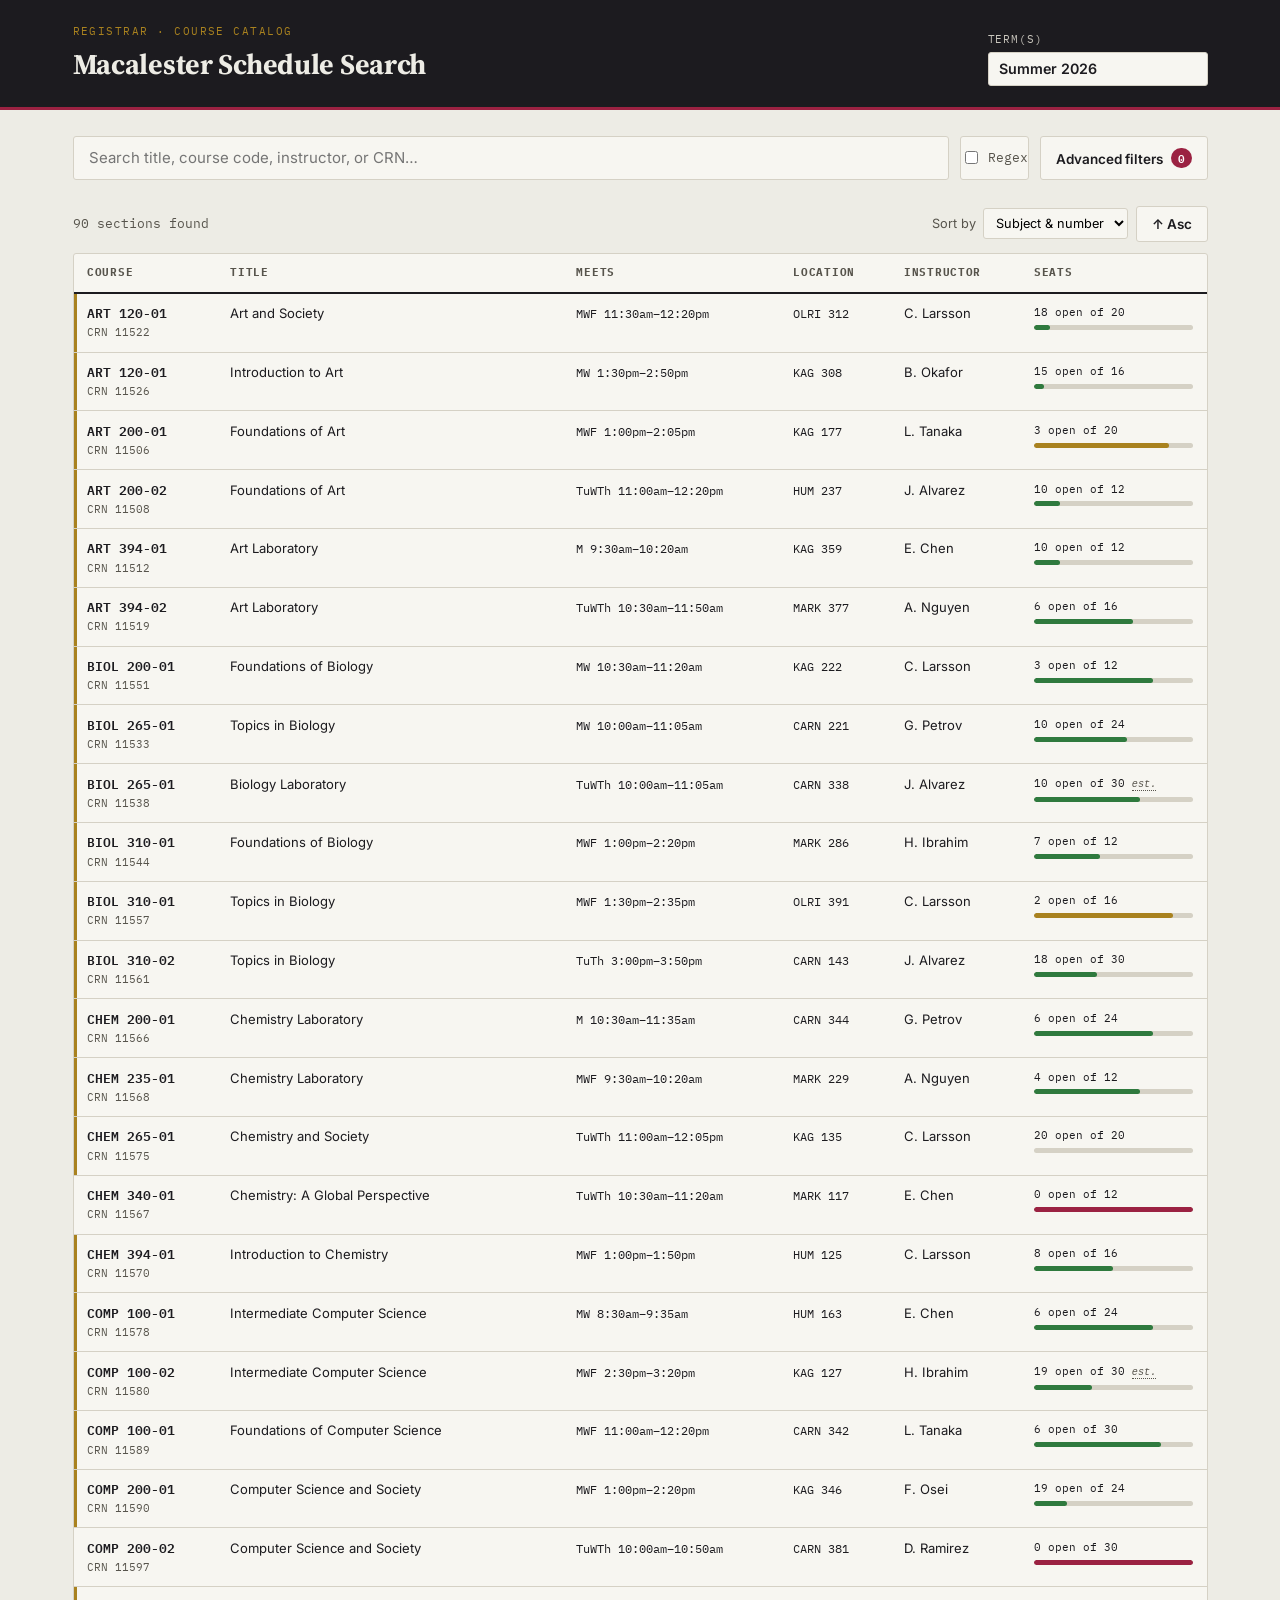
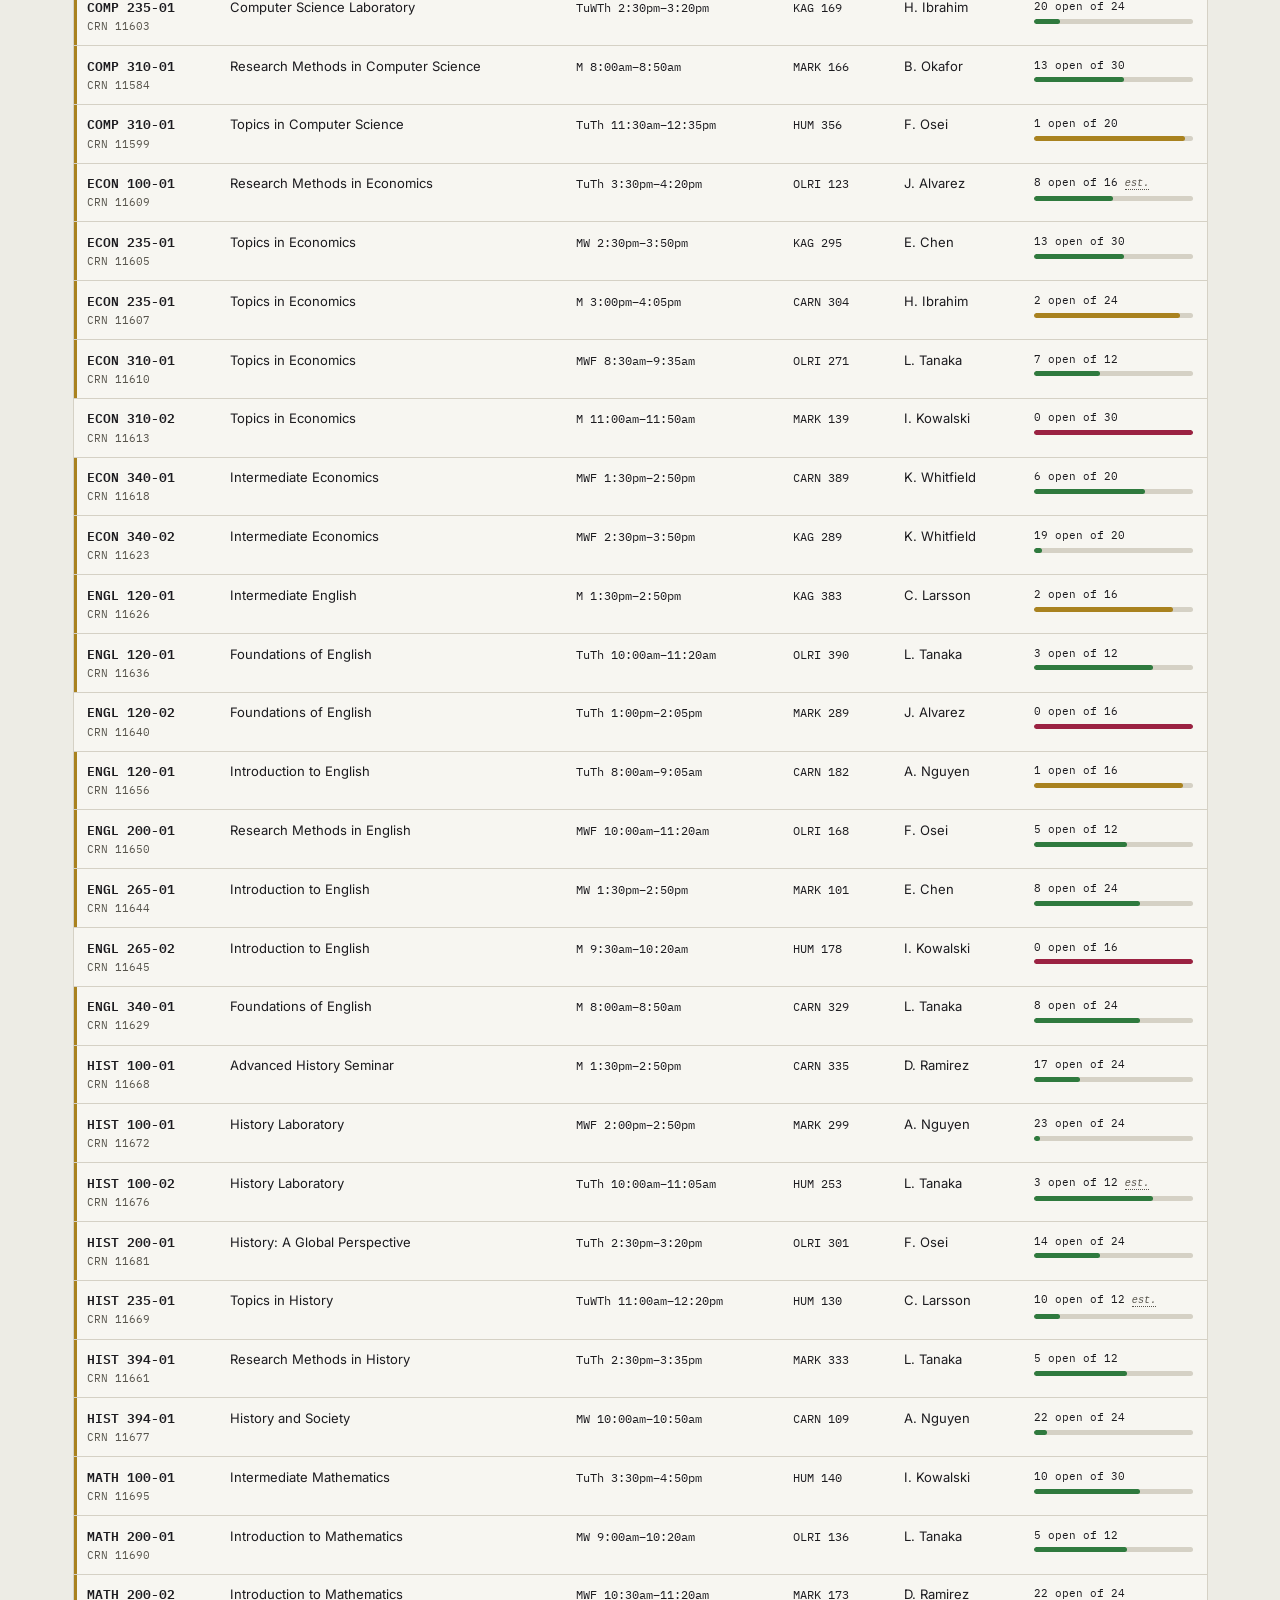
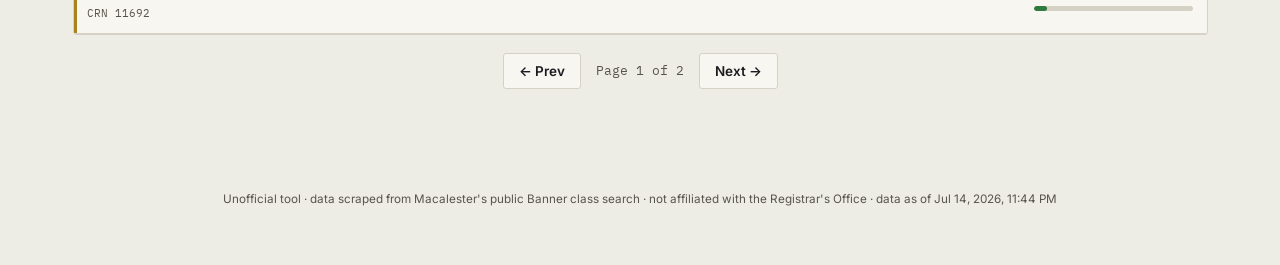
==== commit f09374c6: "update search function" ====
--- a/web/index.html
+++ b/web/index.html
@@ -33,7 +33,7 @@
 
 <main>
   <section class="search-bar">
-    <input type="search" id="q" placeholder="Search title, course code, instructor, or CRN&hellip; use &amp; to combine (COMP 123 &amp; Amin)" aria-label="Search courses">
+    <input type="search" id="q" placeholder="Search title, course code, instructor, or CRN&hellip;" aria-label="Search courses">
     <label class="checkbox-row regex-toggle" title="Interpret the search box as a regular expression instead of plain text">
       <input type="checkbox" id="regex-mode"> Regex
     </label>
